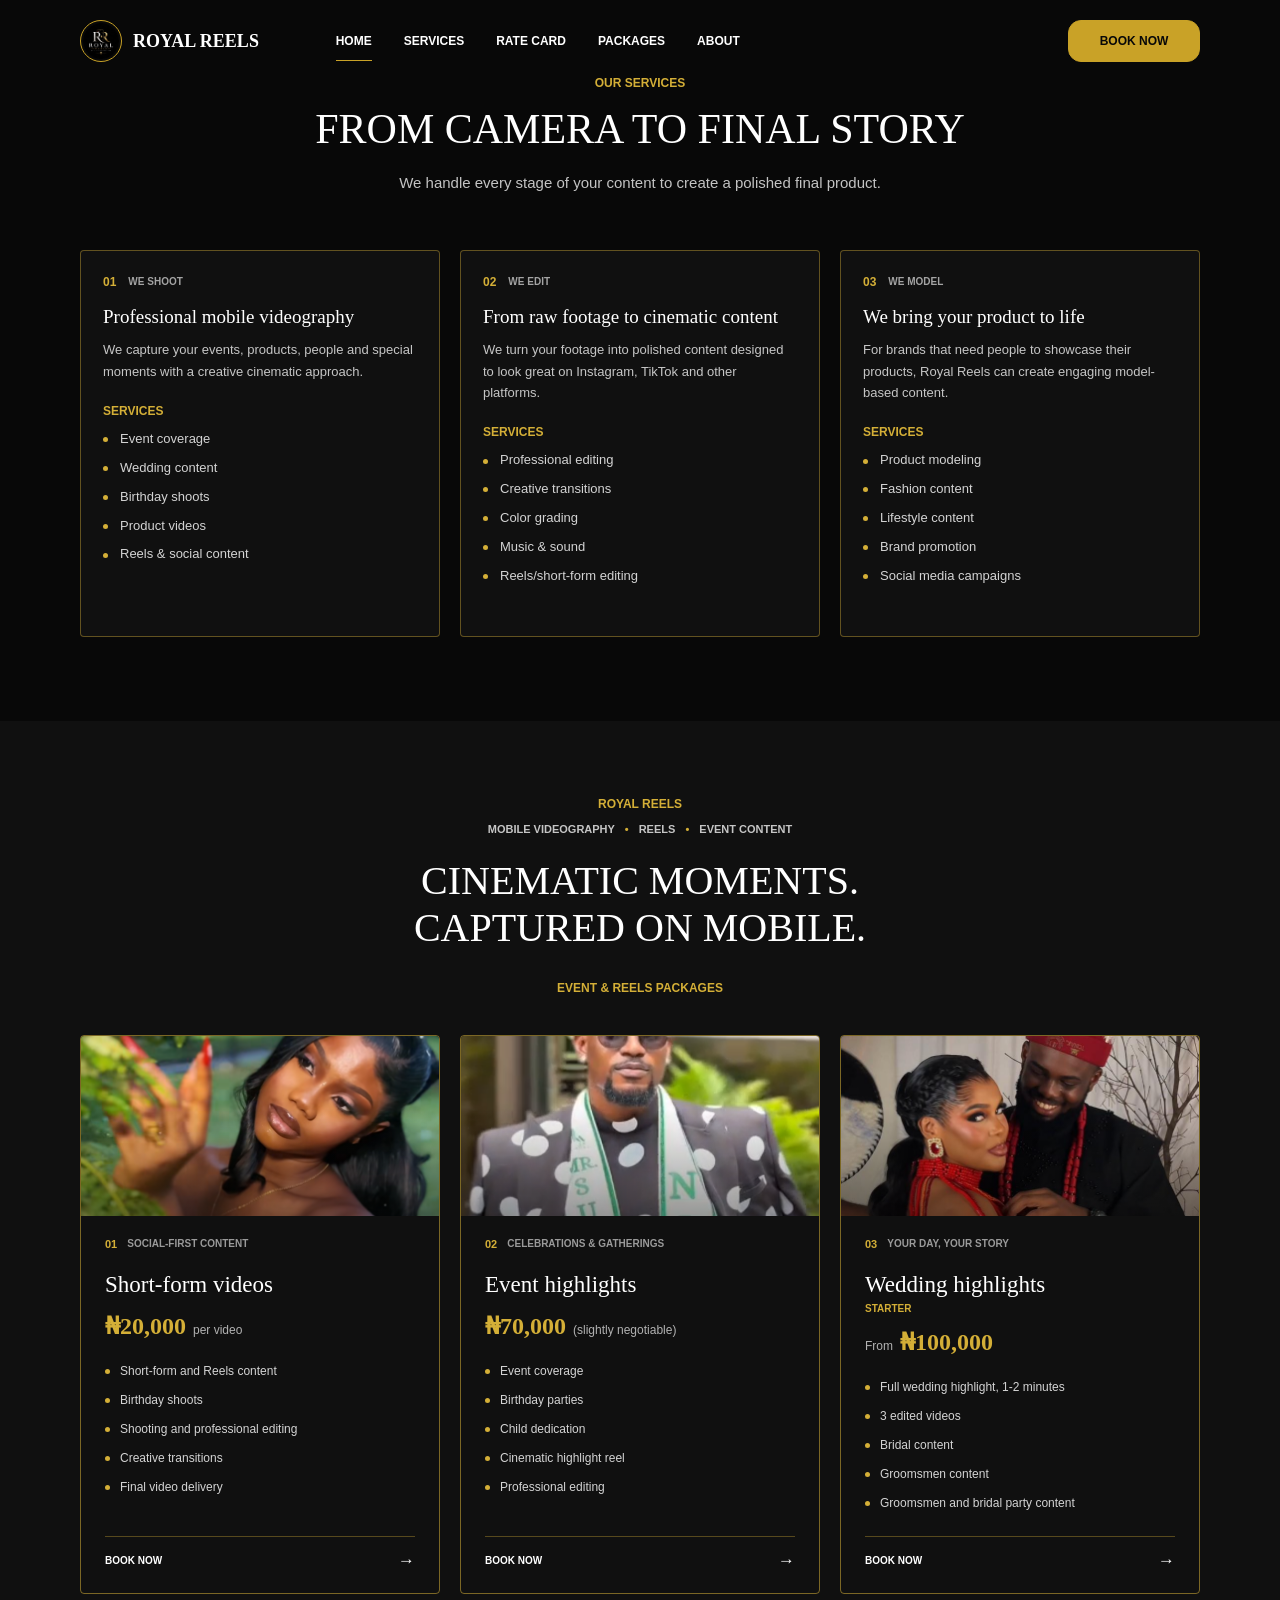
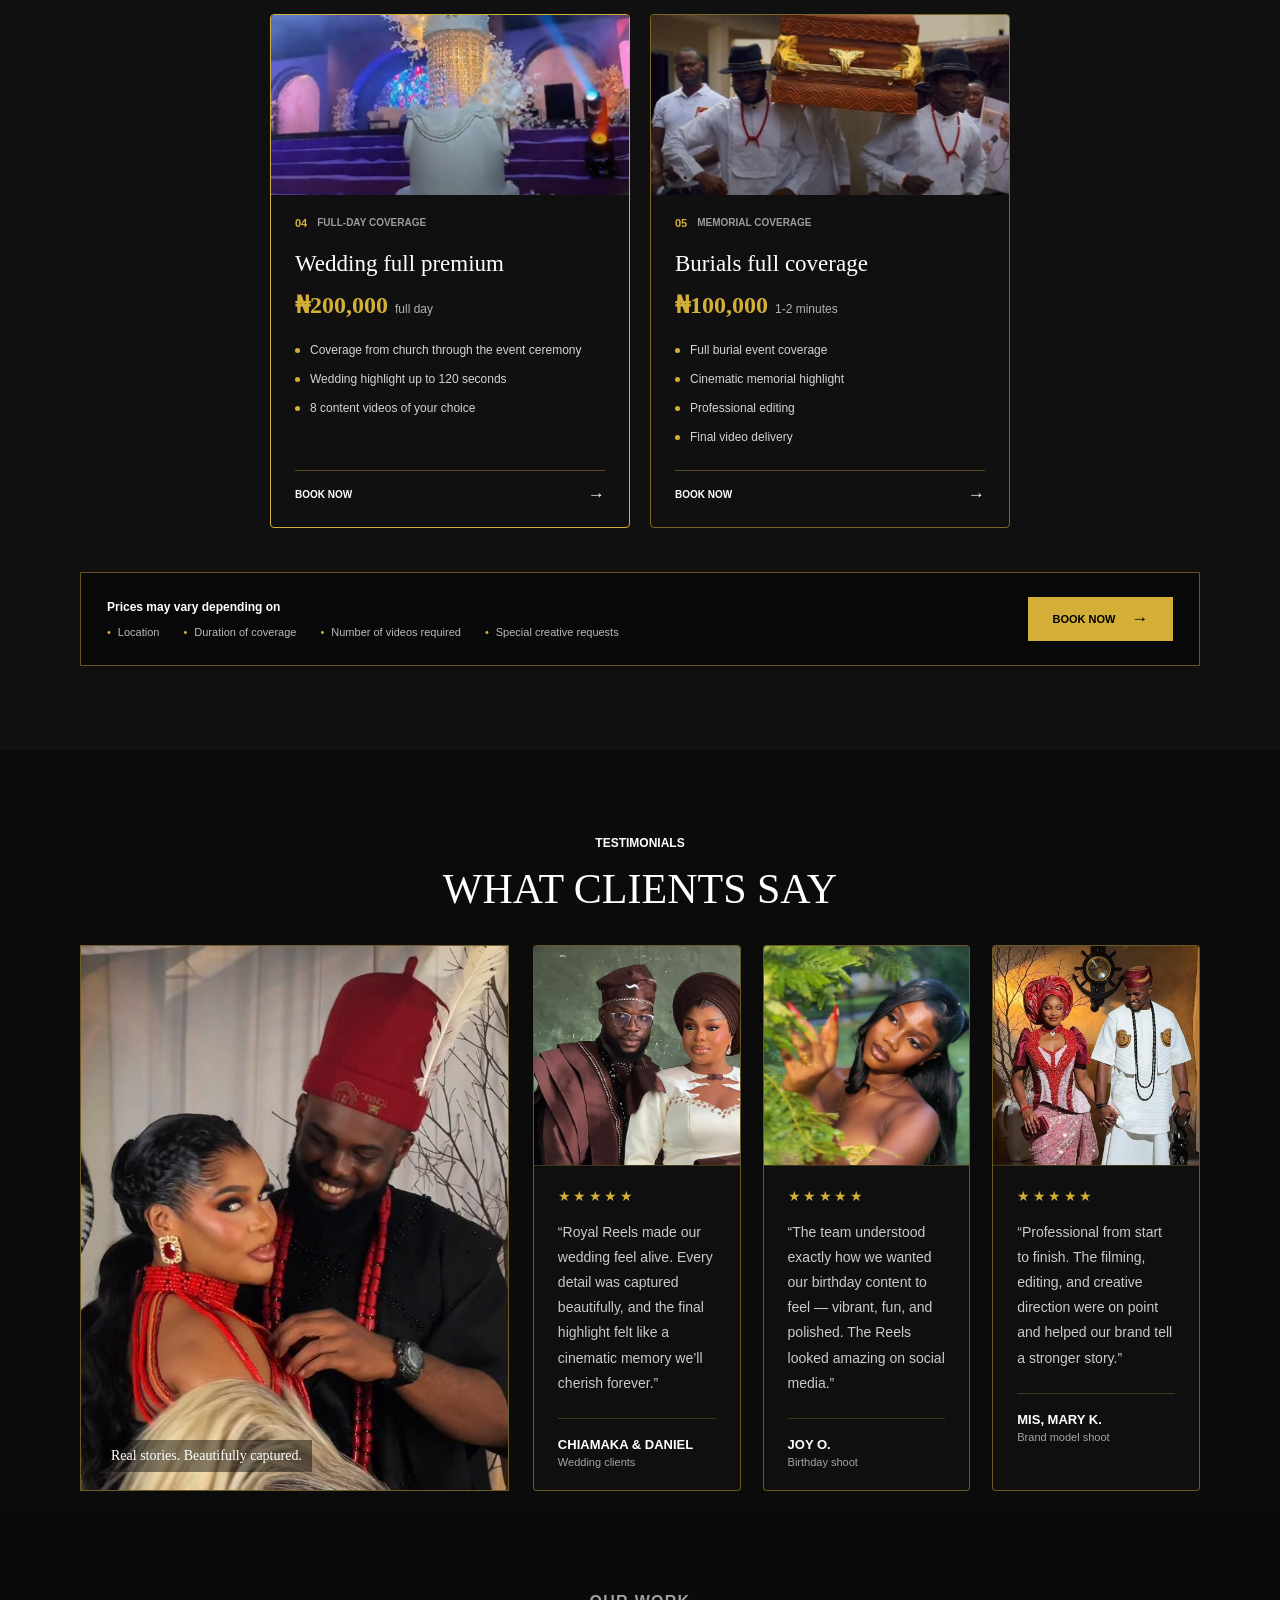
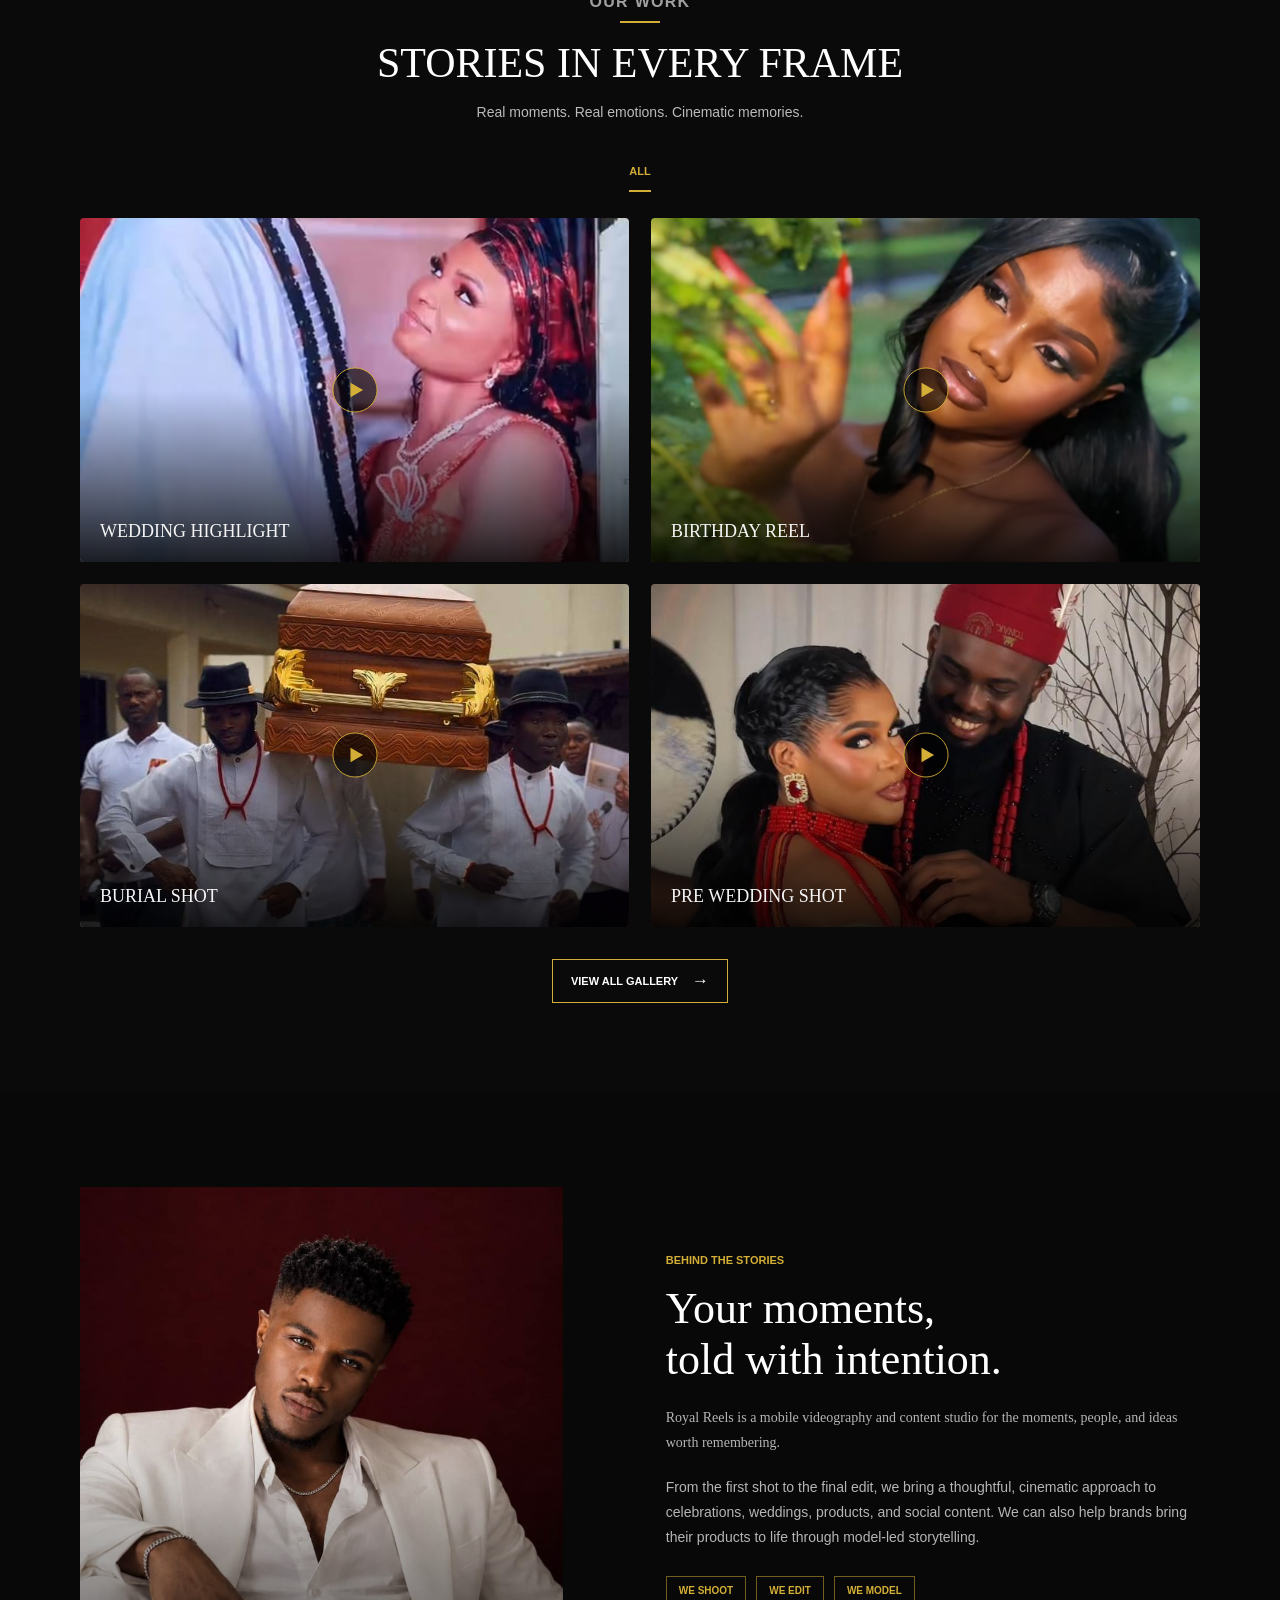
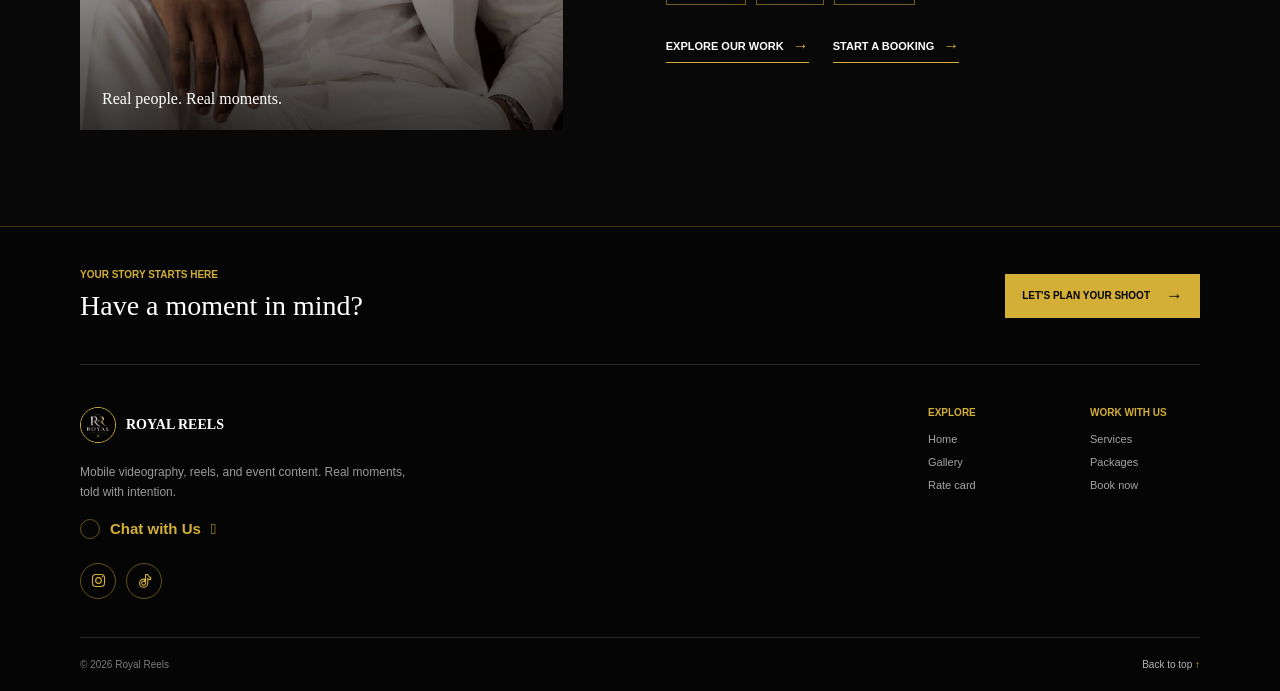
==== index.html @ 1a12eba7 "initial commit" ====
<!DOCTYPE html>
<html lang="en">
<head>
    <meta charset="UTF-8">
    <meta name="viewport" content="width=device-width, initial-scale=1.0">
    <title>Royal Reels</title>
    <link rel="stylesheet" href="index.css">
    <link rel="stylesheet" href="https://cloudflare.com">

</head>
<body>
    <header class="site-header">
        <nav class="navbar" aria-label="Main navigation">
            <a class="brand" href="#home" aria-label="Royal Reels home">
                <img class="brand-mark" src="images/logo.jpeg" alt="">
                <span class="brand-name">ROYAL REELS</span>
            </a>

            <button class="menu-toggle" type="button" aria-expanded="false" aria-controls="primary-navigation" aria-label="Open navigation menu">
                <span></span>
                <span></span>
                <span></span>
            </button>

            <div class="nav-panel" id="primary-navigation">
                <div class="nav-links">
                    <a class="nav-link is-active" href="#home" aria-current="page">HOME</a>
                    <a class="nav-link" href="#services">SERVICES</a>
                    <a class="nav-link" href="rate-card.html">RATE CARD</a>
                    <a class="nav-link" href="#packages">PACKAGES</a>
                    <a class="nav-link" href="#about">ABOUT</a>
                </div>
                <div class="nav-actions">
                    <a class="book-button" href="Book-Now.html">BOOK NOW</a>
                </div>
            </div>
        </nav>
    </header>
    <main id="home">
    <section class="services-section" id="services" aria-labelledby="services-title">
        <div class="services-intro">
            <p class="section-eyebrow">Our services</p>
            <h2 id="services-title">From camera to final story</h2>
            <p>We handle every stage of your content to create a polished final product.</p>
        </div>
        <div class="service-detail-grid">
            <article class="service-detail" id="shoot-details">
                <p class="service-number">01 <span>We shoot</span></p>
                <h3>Professional mobile videography</h3>
                <p>We capture your events, products, people and special moments with a creative cinematic approach.</p>
                <h4>Services</h4>
                <ul>
                    <li>Event coverage</li>
                    <li>Wedding content</li>
                    <li>Birthday shoots</li>
                    <li>Product videos</li>
                    <li>Reels &amp; social content</li>
                </ul>
            </article>
            <article class="service-detail" id="edit-details">
                <p class="service-number">02 <span>We edit</span></p>
                <h3>From raw footage to cinematic content</h3>
                <p>We turn your footage into polished content designed to look great on Instagram, TikTok and other
                    platforms.</p>
                <h4>Services</h4>
                <ul>
                    <li>Professional editing</li>
                    <li>Creative transitions</li>
                    <li>Color grading</li>
                    <li>Music &amp; sound</li>
                    <li>Reels/short-form editing</li>
                </ul>
            </article>
            <article class="service-detail" id="model-details">
                <p class="service-number">03 <span>We model</span></p>
                <h3>We bring your product to life</h3>
                <p>For brands that need people to showcase their products, Royal Reels can create engaging model-based
                    content.</p>
                <h4>Services</h4>
                <ul>
                    <li>Product modeling</li>
                    <li>Fashion content</li>
                    <li>Lifestyle content</li>
                    <li>Brand promotion</li>
                    <li>Social media campaigns</li>
                </ul>
            </article>
        </div>
    </section>
        <section class="packages-section" id="packages" aria-label="Royal Reels packages">
            <div class="packages-intro">
                <p class="packages-eyebrow">Royal Reels</p>
                <p class="packages-specialties">Mobile videography <span aria-hidden="true">•</span> Reels <span aria-hidden="true">•</span> Event content</p>
                <h2 id="packages-title">Cinematic moments.<br>Captured on mobile.</h2>
                <h3>Event &amp; reels packages</h3>
            </div>
            <div class="package-grid">
                <article class="package-card">
                    <div class="package-image-wrap" aria-hidden="true">
                        <img class="package-image" src="images/1.png" alt="" loading="lazy">
                    </div>
                    <p class="package-kicker">01 <span>Social-first content</span></p>
                    <h3>Short-form videos</h3>
                    <p class="package-price"><strong>₦20,000</strong><span>per video</span></p>
                    <ul class="package-includes">
                        <li>Short-form and Reels content</li>
                        <li>Birthday shoots</li>
                        <li>Shooting and professional editing</li>
                        <li>Creative transitions</li>
                        <li>Final video delivery</li>
                    </ul>
                    <a class="package-link" href="Book-Now.html">Book now <span aria-hidden="true">&rarr;</span></a>
                </article>
                <article class="package-card">
                    <div class="package-image-wrap" aria-hidden="true">
                        <img class="package-image" src="images/3.png" alt="" loading="lazy">
                    </div>
                    <p class="package-kicker">02 <span>Celebrations &amp; gatherings</span></p>
                    <h3>Event highlights</h3>
                    <p class="package-price"><strong>₦70,000</strong>(slightly negotiable)</p>
                    <ul class="package-includes">
                        <li>Event coverage</li>
                        <li>Birthday parties</li>
                        <li>Child dedication</li>
                        <li>Cinematic highlight reel</li>
                        <li>Professional editing</li>
                    </ul>
                    <a class="package-link" href="Book-Now.html">Book now <span aria-hidden="true">&rarr;</span></a>
                </article>
                <article class="package-card">
                    <div class="package-image-wrap" aria-hidden="true">
                        <img class="package-image" src="images/white.jpeg" alt="" loading="lazy">
                    </div>
                    <p class="package-kicker">03 <span>Your day, your story</span></p>
                    <h3>Wedding highlights <span class="package-tier">Starter</span></h3>
                    <p class="package-price"><span>From</span><strong>₦100,000</strong></p>
                    <ul class="package-includes">
                        <li>Full wedding highlight, 1-2 minutes</li>
                        <li>3 edited videos</li>
                        <li>Bridal content</li>
                        <li>Groomsmen content</li>
                        <li>Groomsmen and bridal party content</li>
                    </ul>
                    <a class="package-link" href="Book-Now.html">Book now <span aria-hidden="true">&rarr;</span></a>
                </article>
                <article class="package-card package-card-featured">
                    <div class="package-image-wrap" aria-hidden="true">
                        <img class="package-image" src="images/7.jpeg" alt="" loading="lazy">
                    </div>
                    <p class="package-kicker">04 <span>Full-day coverage</span></p>
                    <h3>Wedding full premium</h3>
                    <p class="package-price"><strong>₦200,000</strong><span>full day</span></p>
                    <ul class="package-includes">
                        <li>Coverage from church through the event ceremony</li>
                        <li>Wedding highlight up to 120 seconds</li>
                        <li>8 content videos of your choice</li>
                    </ul>
                    <a class="package-link" href="Book-Now.html">Book now <span aria-hidden="true">&rarr;</span></a>
                </article>
                <article class="package-card">
                    <div class="package-image-wrap" aria-hidden="true">
                        <img class="package-image" src="images/burial.jpeg" alt="" loading="lazy">
                    </div>
                    <p class="package-kicker">05 <span>Memorial coverage</span></p>
                    <h3>Burials full coverage</h3>
                    <p class="package-price"><strong>₦100,000</strong><span>1-2 minutes</span></p>
                    <ul class="package-includes">
                        <li>Full burial event coverage</li>
                        <li>Cinematic memorial highlight</li>
                        <li>Professional editing</li>
                        <li>Final video delivery</li>
                    </ul>
                    <a class="package-link" href="Book-Now.html">Book now <span aria-hidden="true">&rarr;</span></a>
                </article>
            </div>
            <div class="package-footer" id="book-now">
                <div class="package-pricing-note">
                    <h3>Prices may vary depending on</h3>
                    <ul>
                        <li>Location</li>
                        <li>Duration of coverage</li>
                        <li>Number of videos required</li>
                        <li>Special creative requests</li>
                    </ul>
                </div>
                <a class="package-cta" href="Book-Now.html">Book now <span aria-hidden="true">&rarr;</span></a>
            </div>
        </section>
        <section class="testimonials-section" aria-labelledby="testimonials-title">
            <div class="testimonials-intro">
                <p class="section-eyebrow">Testimonials</p>
                <h2 id="testimonials-title">What clients say</h2>
            </div>
            <div class="testimonials-layout">
                <div class="testimonial-visual">
                    <img src="images/white.jpeg" alt="Couple smiling during a Royal Reels shoot" loading="lazy">
                    <span>Real stories. Beautifully captured.</span>
                </div>
                <div class="testimonial-grid">
                    <article class="testimonial-card">
                        <img class="testimonial-image" src="images/wedding.jpeg" alt="Wedding couple smiling during a Royal Reels shoot" loading="lazy">
                        <div class="testimonial-stars" aria-label="Five star review">★★★★★</div>
                        <p>“Royal Reels made our wedding feel alive. Every detail was captured beautifully, and the final highlight felt like a cinematic memory we’ll cherish forever.”</p>
                        <div class="testimonial-author">
                            <strong>Chiamaka &amp; Daniel</strong>
                            <span>Wedding clients</span>
                        </div>
                    </article>
                    <article class="testimonial-card">
                        <img class="testimonial-image" src="images/1.png" alt="Birthday celebration captured by Royal Reels" loading="lazy">
                        <div class="testimonial-stars" aria-label="Five star review">★★★★★</div>
                        <p>“The team understood exactly how we wanted our birthday content to feel — vibrant, fun, and polished. The Reels looked amazing on social media.”</p>
                        <div class="testimonial-author">
                            <strong>Joy O.</strong>
                            <span>Birthday shoot</span>
                        </div>
                    </article>
                    <article class="testimonial-card">
                        <img class="testimonial-image" src="images/models.jpeg" alt="Brand model shoot captured by Royal Reels" loading="lazy">
                        <div class="testimonial-stars" aria-label="Five star review">★★★★★</div>
                        <p>“Professional from start to finish. The filming, editing, and creative direction were on point and helped our brand tell a stronger story.”</p>
                        <div class="testimonial-author">
                            <strong>Mis, Mary K.</strong>
                            <span>Brand model shoot</span>
                        </div>
                    </article>
                </div>
            </div>
        </section>
        <section class="portfolio-section" id="portfolio" aria-labelledby="portfolio-title">
            <div class="portfolio-intro">
                <p class="portfolio-eyebrow">Our work</p>
                <span class="portfolio-rule" aria-hidden="true"></span>
                <h2 id="portfolio-title">Stories in every frame</h2>
                <p>Real moments. Real emotions. Cinematic memories.</p>
            </div>
            <div class="portfolio-filters" role="group" aria-label="Filter portfolio by category">
                <button class="portfolio-filter is-active" type="button" data-filter="all" aria-pressed="true">All</button>
            </div>
            <div class="portfolio-grid" id="portfolio-grid">
                <article class="portfolio-item" data-category="weddings">
                    <button class="portfolio-card" type="button" data-video-title="Wedding highlight"
                        aria-label="Play wedding highlight video">
                        <img src="images/6.jpeg" alt="Wedding celebration" loading="lazy">
                        <video class="portfolio-preview-video" muted loop playsinline preload="none" aria-hidden="true"
                            tabindex="-1">
                            <source src="https://drive.google.com/file/d/19ZaMxyUjtmQF0UctM4qPvpA-SdG40lis/view?usp=drive_link">
                        </video>
                        <span class="portfolio-card-shade" aria-hidden="true"></span>
                        <span class="portfolio-play" aria-hidden="true"></span>
                        <span class="portfolio-card-title">Wedding highlight</span>
                    </button>
                </article>
                <article class="portfolio-item" data-category="birthdays">
                    <button class="portfolio-card" type="button" data-video-title="Birthday reel"
                        data-video="https://drive.google.com/file/d/19VwR9H8McumgivUSMuVGAGA70efl-5xA/view?usp=drive_link"
                        aria-label="Play birthday reel video">
                        <img src="images/1.png" alt="Birthday celebration with colorful decorations" loading="lazy">
                        <span class="portfolio-card-shade" aria-hidden="true"></span>
                        <span class="portfolio-play" aria-hidden="true"></span>
                        <span class="portfolio-card-title">Birthday reel</span>
                    </button>
                </article>
                <article class="portfolio-item" data-category="events">
                    <button class="portfolio-card" type="button" data-video-title="Event highlight"
                        aria-label="Play event highlight video">
                        <img src="images/burial.jpeg" alt="Live event with a cheering crowd" loading="lazy">
                        <video class="portfolio-preview-video" muted loop playsinline preload="none" aria-hidden="true"
                            tabindex="-1">
                            <source src="https://drive.google.com/file/d/146FtWYODHOrDOYXN_CGc87ZMsY97e-Uh/view?usp=drive_link" type="video/mp4">
                        </video>
                        <span class="portfolio-card-shade" aria-hidden="true"></span>
                        <span class="portfolio-play" aria-hidden="true"></span>
                        <span class="portfolio-card-title">Burial Shot</span>
                    </button>
                </article>
                <article class="portfolio-item" data-category="reels">
                    <button class="portfolio-card" type="button" data-video-title="Reels content"
                        aria-label="Play reels content video">
                        <img src="images/white.jpeg" alt="Creator filming a short-form video" loading="lazy">
                        <video class="portfolio-preview-video" muted loop playsinline preload="none" aria-hidden="true"
                            tabindex="-1">
                            <source src="https://drive.google.com/file/d/1hmmSRcDC2mmzafMD2tDWsEnIM0lKYoMf/view?usp=drive_link">
                        </video>
                        <span class="portfolio-card-shade" aria-hidden="true"></span>
                        <span class="portfolio-play" aria-hidden="true"></span>
                        <span class="portfolio-card-title">PRE wedding Shot</span>
                    </button>
                </article>
            </div>
            <a class="portfolio-view-all" href="gallery.html">View all Gallery <span
                    aria-hidden="true">&rarr;</span></a>
        </section>
        <dialog class="portfolio-dialog" aria-labelledby="portfolio-video-title">
            <header class="portfolio-dialog-header">
                <h2 id="portfolio-video-title">Portfolio preview</h2>
                <button class="portfolio-dialog-close" type="button" aria-label="Close video"
                    title="Close video">&times;</button>
            </header>
            <video class="portfolio-dialog-video" playsinline preload="metadata">
                Your browser does not support this video format.
            </video>
            <iframe class="portfolio-dialog-embed" title="Google Drive video preview"
                allow="autoplay; encrypted-media; fullscreen; picture-in-picture" allowfullscreen hidden></iframe>
            <div class="portfolio-controls" role="group" aria-label="Video controls">
                <button class="portfolio-play-toggle" type="button" aria-label="Play video" title="Play video">
                    <span aria-hidden="true">&#9654;</span>
                </button>
                <div class="portfolio-timeline">
                    <span class="portfolio-time-current">0:00</span>
                    <input class="portfolio-progress" type="range" min="0" max="100" value="0" step="0.1"
                        aria-label="Video progress">
                    <span class="portfolio-time-duration">0:00</span>
                </div>
            </div>
        </dialog>
        <section class="about-section" id="about" aria-labelledby="about-title">
            <div class="about-visual">
                <img src="images/pk.jpeg" alt="A live moment captured by Royal Reels" loading="lazy">
                <span class="about-image-caption">Real people. Real moments.</span>
            </div>
            <div class="about-copy">
                <p class="about-eyebrow">Behind the stories</p>
                <h2 id="about-title">Your moments,<br>told with intention.</h2>
                <p class="about-lead">Royal Reels is a mobile videography and content studio for the moments, people, and ideas worth remembering.</p>
                <p>From the first shot to the final edit, we bring a thoughtful, cinematic approach to celebrations, weddings, products, and social content. We can also help brands bring their products to life through model-led storytelling.</p>
                <div class="about-pillars" role="group" aria-label="Our approach">
                    <span>We shoot</span>
                    <span>We edit</span>
                    <span>We model</span>
                </div>
                <div class="about-actions">
                    <a href="gallery.html">Explore our work <span aria-hidden="true">&rarr;</span></a>
                    <a href="Book-Now.html">Start a booking <span aria-hidden="true">&rarr;</span></a>
                </div>
            </div>
        </section>
    </main>
    <nav class="mobile-bottom-nav" aria-label="Mobile navigation">
        <div class="mobile-bottom-nav-inner">
            <a class="mobile-bottom-nav-item is-active" href="#home" data-section="home" aria-current="location">
                <svg viewBox="0 0 24 24" aria-hidden="true" focusable="false">
                    <path d="M3 10.5 12 3l9 7.5M5 9.5V21h14V9.5M9 21v-6h6v6" />
                </svg>
                <span>Home</span>
            </a>
            <a class="mobile-bottom-nav-item" href="rate-card.html">
                <svg viewBox="0 0 24 24" aria-hidden="true" focusable="false">
                    <path d="M5 4h14v16H5zM8 8h8M8 12h8M8 16h4" />
                </svg>
                <span>Rates</span>
            </a>
            <a class="mobile-book-button" href="Book-Now.html" aria-label="Book a shoot" title="Book a shoot">
                <span class="mobile-book-icon" aria-hidden="true">+</span>
                <span>Book</span>
            </a>
            <a class="mobile-bottom-nav-item" href="gallery.html">
                <svg viewBox="0 0 24 24" aria-hidden="true" focusable="false">
                    <rect x="3" y="4" width="18" height="16" rx="2" />
                    <circle cx="8" cy="9" r="1.2" />
                    <path d="m3 17 5-5 4 4 3-3 6 5" />
                </svg>
                <span>Gallery</span>
            </a>
            <a class="mobile-bottom-nav-item" href="https://wa.me/2347016181691" target="_blank" rel="noopener noreferrer" aria-label="Messages">
                <svg viewBox="0 0 24 24" aria-hidden="true" focusable="false">
                    <path d="M5 18.5V6.8A2.8 2.8 0 0 1 7.8 4h8.4A2.8 2.8 0 0 1 19 6.8v7.4a2.8 2.8 0 0 1-2.8 2.8H9l-4 3v-3.7Z" />
                    <path d="M8 9h8M8 12h5" />
                </svg>
                <span>Messages</span>
            </a>
        </div>
    </nav>
    <footer class="site-footer">
        <div class="footer-cta">
            <div>
                <p class="footer-eyebrow">Your story starts here</p>
                <h2>Have a moment in mind?</h2>
            </div>
            <a class="footer-book" href="Book-Now.html">Let's plan your shoot <span aria-hidden="true">&rarr;</span></a>
        </div>
        <div class="footer-main">
            <div class="footer-brand-block">
                <a class="footer-brand" href="#home" aria-label="Royal Reels home">
                    <img src="images/logo.jpeg" alt="" width="42" height="42">
                    <span>ROYAL REELS</span>
                </a>
                <p>Mobile videography, reels, and event content. Real moments, told with intention.</p>
                <a class="footer-contact" href="https://wa.me/2347016181691" target="_blank" rel="noopener noreferrer" aria-label="Chat with us on WhatsApp">
                    <svg viewBox="0 0 24 24" aria-hidden="true" focusable="false">
                        <path d="M20.5 3.5A11.7 11.7 0 0 0 3.1 16.8L2 22l5.3-1.4A11.7 11.7 0 1 0 20.5 3.5Zm-7.8 17.2c-1.8 0-3.5-.5-5-1.4l-.4-.2-3.1.8 1-3.1-.3-.5a9.7 9.7 0 1 1 17 0 9.7 9.7 0 0 1-9.2 5.4Zm5.3-7.2c-.3-.2-1.7-.8-2-.9-.3-.1-.5-.2-.7.2-.2.3-.8.9-.9 1.1-.2.2-.3.2-.6.1a8.1 8.1 0 0 1-2.4-1.5c-.9-.8-1.5-1.8-1.7-2.1-.2-.3 0-.5.2-.7l.3-.3c.1-.1.2-.3.3-.5.1-.2 0-.4 0-.5l-.1-.4c-.1-.3-.7-1.7-.9-2.3-.2-.5-.4-.4-.7-.4h-.6c-.2 0-.5.1-.7.4-.3.3-1 1-1 2.4s1.1 2.8 1.3 3c.2.2 2.1 3.3 5.1 4.6.7.3 1.2.5 1.7.6.8.2 1.5.2 2.1.1.6-.1 1.7-.7 2-1.3.3-.7.3-1.2.2-1.3-.1-.1-.3-.2-.6-.4Z"></path>
                    </svg>
                    <span>Chat with Us</span>
                    <span aria-hidden="true">&#xf232;</span>
                </a>
                <div class="footer-socials" role="group" aria-label="Social media">
                    <a href="https://www.instagram.com/officialroyal_reels?stkn=MTJ2NTk3cTl4YmVkdA%3D%3D&utm_source=qr" target="_blank" rel="noopener noreferrer" aria-label="Instagram">
                        <svg viewBox="0 0 24 24" aria-hidden="true" focusable="false">
                            <rect x="3.5" y="3.5" width="17" height="17" rx="5"></rect>
                            <circle cx="12" cy="12" r="4"></circle>
                            <circle class="footer-social-dot" cx="17.6" cy="6.7" r="1"></circle>
                        </svg>
                    </a>
                    <a href="https://www.tiktok.com/@the_mobilevideographer?_r=1&_t=ZS-9AAEpBnpHGO" target="_blank" rel="noopener noreferrer" aria-label="TikTok">
                        <svg viewBox="0 0 24 24" aria-hidden="true" focusable="false">
                            <path d="M16.6 3.5c.4 2.4 1.8 3.8 4.1 4v3.2a9 9 0 0 1-4.1-1.3v6.4a5.8 5.8 0 1 1-5.8-5.8c.4 0 .8 0 1.2.1v3.3a2.7 2.7 0 1 0 1.5 2.4V3.5h3.1Z"></path>
                        </svg>
                    </a>
                </div>
            </div>
            <nav class="footer-nav" aria-label="Footer navigation">
                <div class="footer-nav-group">
                    <h3>Explore</h3>
                    <a href="#home">Home</a>
                    <a href="gallery.html">Gallery</a>
                    <a href="rate-card.html">Rate card</a>
                </div>
                <div class="footer-nav-group">
                    <h3>Work with us</h3>
                    <a href="#services">Services</a>
                    <a href="#packages">Packages</a>
                    <a href="Book-Now.html">Book now</a>
                </div>
            </nav>
        </div>
        <div class="footer-bottom">
            <span>&copy; 2026 Royal Reels</span>
            <a href="#home">Back to top <span aria-hidden="true">&uarr;</span></a>
        </div>
    </footer>
    <script src="index.js"></script>
</body>
</html>
---- index.css ----
:root {
	color-scheme: light;
	--ink: #25231f;
	--muted: #77736c;
	--paper: #fbfaf7;
	--line: #e9e5dc;
	--wine: #762f38;
	--wine-dark: #60232d;
	--gold: #b99554;
	--nav-gold: #C9A227;
}

* {
	box-sizing: border-box;
}

body {
	margin: 0;
	color: var(--ink);
	background: var(--paper);
	font-family: "Trebuchet MS", "Segoe UI", sans-serif;
}

a {
	color: inherit;
	text-decoration: none;
}

.site-header {
	position: fixed;
	top: 0;
	z-index: 10;
	width: 100%;
	margin-bottom: -82px;
	border-bottom: 1px solid transparent;
	background: transparent;
	transition: background-color 220ms ease, border-color 220ms ease, backdrop-filter 220ms ease;
}

.site-header.is-scrolled {
	border-bottom-color: rgb(255 255 255 / 8%);
	background: rgb(8 8 8 / 92%);
	backdrop-filter: blur(8px);
	-webkit-backdrop-filter: blur(8px);
}

.navbar {
	display: flex;
	align-items: center;
	justify-content: space-between;
	max-width: 1440px;
	min-height: 82px;
	margin: 0 auto;
	padding: 0 6.25%;
}

.brand {
	display: inline-flex;
	align-items: center;
	gap: 11px;
	flex: 0 0 auto;
}

.brand-mark {
	display: block;
	flex: 0 0 42px;
	width: 42px;
	height: 42px;
	padding: 2px;
	border: 1px solid var(--nav-gold);
	border-radius: 50%;
	background: #080808;
	object-fit: contain;
}

.brand-name {
	font-family: Georgia, "Times New Roman", serif;
	font-size: 18px;
	font-weight: 700;
	letter-spacing: 0;
	color: #fff;
}

.nav-panel,
.nav-links,
.nav-actions {
	display: flex;
	align-items: center;
}

.nav-panel {
	flex: 1;
	justify-content: space-between;
	margin-left: auto;
	padding-left: clamp(32px, 6vw, 88px);
}

.nav-links {
	gap: clamp(18px, 2.5vw, 36px);
}

.nav-link {
	color: #fff;
	font-size: 12px;
	font-weight: 600;
	white-space: nowrap;
	transition: color 160ms ease;
}

.nav-link {
	position: relative;
	display: inline-flex;
	align-items: center;
	min-height: 82px;
}

.nav-link::after {
	position: absolute;
	right: 0;
	bottom: 22px;
	left: 0;
	height: 0.5px;
	background: var(--nav-gold);
	content: "";
	transform: scaleX(0);
	transform-origin: left;
	transition: transform 180ms ease;
}

.nav-link:hover,
.nav-link:focus-visible {
	color: var(--nav-gold);
}

.nav-link:hover::after,
.nav-link:focus-visible::after {
	transform: scaleX(1);
}

.nav-link.is-active {
	color: #fff;
}

.nav-link.is-active::after {
	transform: scaleX(1);
}

.book-button {
	display: inline-flex;
	align-items: center;
	justify-content: center;
	min-width: 132px;
	min-height: 42px;
	padding: 0 17px;
	border-radius: 13px;
	border: 1px solid var(--nav-gold);
	color: #080808;
	background: var(--nav-gold);
	font-size: 12px;
	font-weight: 700;
	white-space: nowrap;
	transition: background-color 160ms ease, color 160ms ease, transform 160ms ease;
}

.book-button:hover,
.book-button:focus-visible {
	transform: translateY(-1px);
	color: var(--nav-gold);
	background: transparent;
}

.menu-toggle {
	display: none;
}

.mobile-bottom-nav {
	display: none;
}

.hero {
	position: relative;
	display: flex;
	align-items: center;
	height: 100vh;
	height: 100svh;
	overflow: hidden;
	color: #fff;
	background: #241b1b;
	isolation: isolate;
}

.hero-video,
.hero-shade {
	position: absolute;
	z-index: -1;
	inset: 0;
	width: 100%;
	height: 100%;
}

.hero-video {
	object-fit: cover;
	object-position: center 48%;
	background: url("images/pk.jpeg") center / cover no-repeat;
	transform: scale(1.04);
	animation: hero-video-drift 32s ease-in-out infinite alternate;
}

.hero-shade {
	background: rgb(0 0 0 / 55%);
}

.hero-shade::after {
	position: absolute;
	right: 0;
	bottom: 0;
	left: 0;
	height: 30%;
	background: linear-gradient(0deg, rgb(0 0 0 / 32%), transparent);
	backdrop-filter: blur(3px);
	-webkit-backdrop-filter: blur(3px);
	content: "";
	mask-image: linear-gradient(to bottom, transparent, #000 70%);
}

@keyframes hero-video-drift {
	from {
		transform: scale(1.04);
	}
	to {
		transform: scale(1.1);
	}
}

.hero-content {
	width: min(100%, 1000px);
	margin: 0 auto;
	padding: 140px 32px 80px;
	text-align: center;
}

.hero-eyebrow {
	display: flex;
	align-items: center;
	justify-content: center;
	gap: 12px;
	margin: 0 0 25px;
	color: var(--nav-gold);
	font-size: 12px;
	font-weight: 700;
	text-transform: uppercase;
}

.hero-eyebrow span {
	font-size: 10px;
}

.hero h1 {
	margin: 0;
	font-family: Georgia, "Times New Roman", serif;
	font-size: 68px;
	font-weight: 400;
	line-height: 1.12;
	text-transform: uppercase;
}

.hero-description {
	max-width: 540px;
	margin: 24px auto 32px;
	color: rgb(255 255 255 / 82%);
	font-size: 16px;
	line-height: 1.65;
}

.hero-actions {
	display: flex;
	align-items: center;
	justify-content: center;
	flex-wrap: wrap;
	gap: 18px;
}

.hero-primary {
	display: inline-flex;
	align-items: center;
	justify-content: center;
	min-width: 178px;
	min-height: 49px;
	padding: 0 18px;
	border-radius: 3px;
	color: #fff;
	background: black;
	font-size: 14px;
	font-weight: 700;
	transition: background-color 160ms ease, transform 160ms ease;
}

.hero-primary:hover{
	transform: translateY(-1px);
	background: rgb(157, 134, 5);
}

.hero-secondary {
	display: inline-flex;
	align-items: center;
	justify-content: center;
	min-width: 178px;
	min-height: 49px;
	padding: 0 18px;
	border: 1px solid rgb(255 255 255 / 65%);
	border-radius: 3px;
	color: #fff;
	font-size: 14px;
	font-weight: 600;
	transition: border-color 160ms ease, color 160ms ease, background-color 160ms ease;
}

.hero-secondary:hover,
.hero-secondary:focus-visible {
	border-color: var(--nav-gold);
	color: var(--nav-gold);
	background: rgb(0 0 0 / 25%);
}

.video-credit {
	margin: 44px 0 0;
	color: rgb(255 255 255 / 67%);
	font-size: 11px;
}

.video-credit a {
	text-decoration: underline;
	text-underline-offset: 2px;
}

.video-credit a:hover,
.video-credit a:focus-visible {
	color: #fff;
}

.hero-index {
	position: absolute;
	right: 6.25%;
	bottom: 34px;
	display: flex;
	align-items: center;
	gap: 12px;
	color: rgb(255 255 255 / 78%);
	font-family: Georgia, "Times New Roman", serif;
	font-size: 12px;
}

.hero-index span {
	width: 38px;
	height: 1px;
	background: var(--nav-gold);
}

.portfolio-section {
	padding: 88px max(6.25%, calc((100% - 1160px) / 2)) 92px;
	color: #fff;
	background: #000;
	scroll-margin-top: 82px;
}

.portfolio-intro {
	text-align: center;
}

.portfolio-eyebrow {
	margin: 0;
	color: #fff;
	font-size: 12px;
	font-weight: 700;
	text-transform: uppercase;
}

.portfolio-rule {
	display: block;
	width: 42px;
	height: 2px;
	margin: 13px auto 23px;
	background: #D4AF37;
}

.portfolio-intro h2 {
	margin: 0;
	color: #fff;
	font-family: Georgia, "Times New Roman", serif;
	font-size: 42px;
	font-weight: 400;
	text-transform: uppercase;
}

.portfolio-intro > p:last-child {
	margin: 14px 0 0;
	color: rgb(255 255 255 / 72%);
	font-size: 14px;
	line-height: 1.6;
}

.portfolio-filters {
	display: flex;
	justify-content: center;
	flex-wrap: wrap;
	gap: 30px;
	margin: 36px 0 28px;
}

.portfolio-filter {
	position: relative;
	min-height: 35px;
	padding: 0 0 8px;
	border: 0;
	color: rgb(255 255 255 / 68%);
	background: transparent;
	font: inherit;
	font-size: 11px;
	font-weight: 700;
	text-transform: uppercase;
	cursor: pointer;
	transition: color 180ms ease;
}

.portfolio-filter::after {
	position: absolute;
	right: 0;
	bottom: 0;
	left: 0;
	height: 2px;
	background: #D4AF37;
	content: "";
	transform: scaleX(0);
	transform-origin: left;
	transition: transform 180ms ease;
}

.portfolio-filter:hover,
.portfolio-filter:focus-visible,
.portfolio-filter.is-active {
	color: #D4AF37;
}

.portfolio-filter:hover::after,
.portfolio-filter:focus-visible::after,
.portfolio-filter.is-active::after {
	transform: scaleX(1);
}

.portfolio-grid {
	display: grid;
	grid-template-columns: repeat(2, minmax(0, 1fr));
	gap: 22px;
}

.portfolio-item {
	min-width: 0;
}

.portfolio-item[hidden] {
	display: none;
}

.portfolio-card {
	position: relative;
	display: block;
	width: 100%;
	padding: 0;
	border: 0;
	aspect-ratio: 16 / 10;
	overflow: hidden;
	color: #fff;
	background: #181818;
	font: inherit;
	text-align: left;
	cursor: pointer;
}

.portfolio-card img,
.portfolio-preview-video,
.portfolio-card-shade {
	position: absolute;
	inset: 0;
	width: 100%;
	height: 100%;
}

.portfolio-card img {
	object-fit: cover;
	transition: opacity 250ms ease, transform 400ms ease;
}

.portfolio-preview-video {
	object-fit: cover;
	opacity: 0;
	transition: opacity 250ms ease;
}

.portfolio-card.is-playing img {
	opacity: 0;
}

.portfolio-card.is-playing .portfolio-preview-video {
	opacity: 1;
}

.portfolio-card-shade {
	background: linear-gradient(0deg, rgb(0 0 0 / 72%), transparent 58%);
	transition: background-color 250ms ease;
}

.portfolio-play {
	position: absolute;
	top: 50%;
	left: 50%;
	display: grid;
	place-items: center;
	width: 52px;
	height: 52px;
	border: 1px solid rgb(212 175 55 / 84%);
	border-radius: 50%;
	background: rgb(0 0 0 / 35%);
	transform: translate(-50%, -50%);
	transition: color 250ms ease, background-color 250ms ease, border-color 250ms ease, transform 250ms ease;
}

.portfolio-play::before {
	width: 0;
	height: 0;
	margin-left: 4px;
	border-top: 7px solid transparent;
	border-bottom: 7px solid transparent;
	border-left: 10px solid #D4AF37;
	content: "";
}

.portfolio-card-title {
	position: absolute;
	right: 24px;
	bottom: 21px;
	left: 24px;
	color: #fff;
	font-family: Georgia, "Times New Roman", serif;
	font-size: 18px;
	text-transform: uppercase;
}

.portfolio-card:hover img,
.portfolio-card:focus-visible img {
	transform: scale(1.05);
}

.portfolio-card:hover .portfolio-card-shade,
.portfolio-card:focus-visible .portfolio-card-shade {
	background-color: rgb(0 0 0 / 25%);
}

.portfolio-card:hover .portfolio-play,
.portfolio-card:focus-visible .portfolio-play {
	border-color: #D4AF37;
	background: #D4AF37;
	transform: translate(-50%, -50%) scale(1.08);
}

.portfolio-card:hover .portfolio-play::before,
.portfolio-card:focus-visible .portfolio-play::before {
	border-left-color: #000;
}

.portfolio-view-all {
	display: flex;
	align-items: center;
	justify-content: center;
	gap: 14px;
	min-width: 176px;
	min-height: 44px;
	margin: 34px auto 0;
	padding: 0 18px;
	border: 1px solid #D4AF37;
	color: #fff;
	background: transparent;
	font: inherit;
	font-size: 11px;
	font-weight: 700;
	text-transform: uppercase;
	cursor: pointer;
	transition: color 180ms ease, background-color 180ms ease;
}

.portfolio-view-all:hover,
.portfolio-view-all:focus-visible {
	color: #000;
	background: #D4AF37;
}

.portfolio-view-all span {
	font-size: 17px;
}

@media (max-width: 600px) {
	.portfolio-section {
		padding: 64px 5% 68px;
	}

	.portfolio-filters {
		gap: 14px;
		margin: 28px 0 22px;
	}

	.portfolio-grid {
		grid-template-columns: 1fr;
		gap: 16px;
		max-width: 520px;
		margin: 0 auto;
	}
}

.portfolio-dialog {
	position: fixed;
	inset: 0;
	width: 100vw;
	height: 100vh;
	height: 100dvh;
	max-width: none;
	max-height: none;
	margin: 0;
	padding: 0;
	border: 0;
	color: #fff;
	background: #000;
}

.portfolio-dialog:not([open]) {
	display: none;
}

.portfolio-dialog[open] {
	display: flex;
	flex-direction: column;
}

.portfolio-dialog::backdrop {
	background: #000;
}

.portfolio-dialog-header {
	display: flex;
	align-items: center;
	justify-content: space-between;
	gap: 16px;
	min-height: 64px;
	padding: 0 28px;
	border-bottom: 1px solid rgb(212 175 55 / 30%);
}

.portfolio-dialog-header h2 {
	margin: 0;
	color: #D4AF37;
	font-family: Georgia, "Times New Roman", serif;
	font-size: 17px;
	font-weight: 400;
}

.portfolio-dialog-close {
	width: 40px;
	height: 40px;
	border: 1px solid rgb(212 175 55 / 70%);
	color: #fff;
	background: transparent;
	font: inherit;
	font-size: 24px;
	line-height: 1;
	cursor: pointer;
}

.portfolio-dialog-close:hover,
.portfolio-dialog-close:focus-visible {
	color: #000;
	background: #D4AF37;
}

.portfolio-dialog-video {
	flex: 1;
	width: 100%;
	height: 100%;
	min-height: 0;
	object-fit: contain;
	background: #000;
}

.portfolio-dialog-embed {
	flex: 1;
	width: 100%;
	height: 100%;
	min-height: 0;
	border: 0;
	background: #000;
}

.portfolio-dialog-embed[hidden] {
	display: none;
}

.portfolio-controls {
	display: grid;
	grid-template-columns: auto minmax(120px, 1fr) auto minmax(90px, 140px) auto;
	align-items: center;
	gap: 18px;
	min-height: 78px;
	padding: 12px 28px;
	border-top: 1px solid rgb(212 175 55 / 30%);
}

.portfolio-play-toggle {
	display: inline-flex;
	align-items: center;
	justify-content: center;
	min-height: 38px;
	padding: 0 12px;
	border: 1px solid transparent;
	color: #fff;
	background: transparent;
	font: inherit;
	font-size: 12px;
	cursor: pointer;
	transition: color 160ms ease, border-color 160ms ease, background-color 160ms ease;
}

.portfolio-play-toggle {
	width: 42px;
	padding: 0;
	color: #D4AF37;
	font-size: 17px;
}

.portfolio-play-toggle:hover,
.portfolio-play-toggle:focus-visible {
	border-color: #D4AF37;
	color: #D4AF37;
}

.portfolio-timeline {
	display: grid;
	grid-template-columns: auto minmax(40px, 1fr) auto;
	align-items: center;
	gap: 10px;
	color: rgb(255 255 255 / 72%);
	font-size: 11px;
	font-variant-numeric: tabular-nums;
}

.portfolio-progress {
	width: 100%;
	margin: 0;
	accent-color: #D4AF37;
	cursor: pointer;
}

.portfolio-progress {
	height: 4px;
	border-radius: 10px;
	appearance: none;
	background: linear-gradient(to right, #D4AF37 var(--progress, 0%), rgb(255 255 255 / 24%) var(--progress, 0%));
}

.portfolio-progress::-webkit-slider-thumb {
	width: 12px;
	height: 12px;
	border: 0;
	border-radius: 50%;
	appearance: none;
	background: #D4AF37;
}

.portfolio-progress::-moz-range-thumb {
	width: 12px;
	height: 12px;
	border: 0;
	border-radius: 50%;
	background: #D4AF37;
}

@media (max-width: 600px) {
	.portfolio-dialog-header {
		min-height: 58px;
		padding: 0 16px;
	}

	.portfolio-controls {
		grid-template-columns: auto minmax(80px, 1fr) auto auto;
		gap: 8px;
		padding: 10px 12px 14px;
	}

}

.services-section {
	--service-gold: #D4AF37;
	padding: 76px max(6.25%, calc((100% - 1240px) / 2)) 84px;
	color: #FFFFFF;
	background: #080808;
	scroll-margin-top: 82px;
}

.services-intro {
	max-width: 720px;
	margin: 0 auto 40px;
	text-align: center;
}

.section-eyebrow {
	margin: 0 0 15px;
	color: var(--service-gold);
	font-size: 12px;
	font-weight: 700;
	text-transform: uppercase;
}

.services-intro h2 {
	margin: 0;
	color: #FFFFFF;
	font-family: Georgia, "Times New Roman", serif;
	font-size: 42px;
	font-weight: 400;
	text-transform: uppercase;
}

.services-intro > p:last-child {
	max-width: 610px;
	margin: 17px auto 0;
	color: rgb(255 255 255 / 76%);
	font-size: 15px;
	line-height: 1.7;
}

.service-grid {
	display: grid;
	grid-template-columns: repeat(3, minmax(0, 1fr));
	gap: 20px;
	max-width: 1240px;
	margin: 0 auto;
	scroll-margin-top: 100px;
}

.service-card {
	display: flex;
	flex-direction: column;
	min-width: 0;
	border: 1px solid var(--service-gold);
	border-radius: 4px;
	background: transparent;
	box-shadow: 0 12px 32px rgb(0 0 0 / 20%);
	overflow: hidden;
	transition: transform 0.4s ease, box-shadow 0.4s ease;
}

.service-card:hover,
.service-card:focus-within {
	transform: translateY(-5px);
	box-shadow: 0 18px 38px rgb(212 175 55 / 12%);
}

.service-artwork {
	position: relative;
	display: block;
	height: 250px;
	overflow: hidden;
	color: #fff;
	background: #181818;
}

.service-artwork-image,
.service-artwork-shade {
	position: absolute;
	inset: 0;
	width: 100%;
	height: 100%;
}

.service-artwork-image {
	object-fit: cover;
	transition: transform 0.4s ease;
}

.service-artwork-shade {
	background: linear-gradient(0deg, rgb(0 0 0 / 68%), rgb(0 0 0 / 4%) 75%);
	transition: background-color 0.4s ease;
}

.service-process-icon {
	position: absolute;
	display: grid;
	place-items: center;
	inset: 0;
	color: var(--service-gold);
	font-size: 38px;
	text-shadow: 0 2px 18px rgb(0 0 0 / 65%);
}

.service-card:hover .service-artwork-image,
.service-artwork:focus-visible .service-artwork-image {
	transform: scale(1.05);
}

.service-card:hover .service-artwork-shade,
.service-card:focus-within .service-artwork-shade {
	background-color: rgb(0 0 0 / 45%);
}

.service-details {
	display: flex;
	flex: 1;
	flex-direction: column;
	padding: 18px 22px 20px;
	background: #101010;
}

.service-title {
	margin: 0 0 12px;
	color: #fff;
	font-family: Georgia, "Times New Roman", serif;
	font-size: 22px;
	font-weight: 400;
	text-transform: uppercase;
}

.service-number {
	display: flex;
	align-items: center;
	gap: 12px;
	margin: 0 0 15px;
	color: var(--service-gold);
	font-size: 12px;
	font-weight: 700;
}

.service-number span {
	color: rgb(255 255 255 / 62%);
	font-size: 10px;
	font-weight: 600;
	text-transform: uppercase;
}

.service-price {
	display: flex;
	align-items: baseline;
	gap: 6px;
	min-height: 35px;
	margin: 13px 0 15px;
	color: rgb(255 255 255 / 72%);
	font-size: 13px;
}

.service-price strong {
	color: var(--service-gold);
	font-family: Georgia, "Times New Roman", serif;
	font-size: 23px;
	font-weight: 700;
}

.service-description {
	min-height: 76px;
	margin: 0 0 23px;
	color: rgb(255 255 255 / 78%);
	font-size: 14px;
	line-height: 1.65;
}

.service-card h4,
.service-detail h4 {
	margin: 0 0 12px;
	color: var(--service-gold);
	font-size: 12px;
	font-weight: 700;
	text-transform: uppercase;
}

.service-card ul,
.service-detail ul {
	display: grid;
	gap: 10px;
	margin: 0 0 26px;
	padding: 0;
	color: rgb(255 255 255 / 82%);
	font-size: 13px;
	line-height: 1.45;
	list-style: none;
}

.service-card li,
.service-detail li {
	position: relative;
	padding-left: 17px;
}

.service-card li::before,
.service-detail li::before {
	position: absolute;
	top: 0.55em;
	left: 0;
	width: 5px;
	height: 5px;
	border-radius: 50%;
	background: var(--service-gold);
	content: "";
}

.service-book {
	display: flex;
	align-items: center;
	justify-content: space-between;
	min-height: 46px;
	margin-top: auto;
	padding: 0 15px;
	border: 1px solid var(--service-gold);
	border-radius: 3px;
	color: #FFFFFF;
	background: transparent;
	font-size: 11px;
	font-weight: 700;
	text-transform: uppercase;
	transition: color 160ms ease, background-color 160ms ease, border-color 160ms ease;
}

.service-book:hover,
.service-book:focus-visible {
	border-color: var(--service-gold);
	color: #000000;
	background: var(--service-gold);
}

.service-book span {
	font-size: 17px;
}

.service-detail-grid {
	display: grid;
	grid-template-columns: repeat(3, minmax(0, 1fr));
	gap: 20px;
	max-width: 1240px;
	margin: 54px auto 0;
}

.service-detail {
	min-width: 0;
	padding: 24px 22px;
	border: 1px solid rgb(212 175 55 / 42%);
	border-radius: 4px;
	background: #101010;
	scroll-margin-top: 96px;
}

.service-detail h3 {
	margin: 0 0 10px;
	color: #fff;
	font-family: Georgia, "Times New Roman", serif;
	font-size: 19px;
	font-weight: 400;
	line-height: 1.35;
}

.service-detail > p:not(.service-number) {
	margin: 0 0 22px;
	color: rgb(255 255 255 / 76%);
	font-size: 13px;
	line-height: 1.65;
}

.service-detail h4 {
	margin-top: auto;
}

.packages-section {
	--package-gold: #D4AF37;
	padding: 76px max(6.25%, calc((100% - 1240px) / 2)) 84px;
	color: #fff;
	background: #101010;
	scroll-margin-top: 82px;
}

.packages-intro {
	margin: 0 auto 40px;
	text-align: center;
}

.packages-eyebrow {
	margin: 0 0 12px;
	color: var(--package-gold);
	font-size: 12px;
	font-weight: 700;
	text-transform: uppercase;
}

.packages-specialties {
	margin: 0 0 22px;
	color: rgb(255 255 255 / 76%);
	font-size: 11px;
	font-weight: 700;
	text-transform: uppercase;
}

.packages-specialties span {
	padding: 0 7px;
	color: var(--package-gold);
}

.packages-intro h2 {
	margin: 0;
	font-family: Georgia, "Times New Roman", serif;
	font-size: 40px;
	font-weight: 400;
	text-transform: uppercase;
}

.packages-intro h3 {
	margin: 30px 0 0;
	color: var(--package-gold);
	font-size: 12px;
	font-weight: 700;
	text-transform: uppercase;
}

.package-grid {
	display: grid;
	grid-template-columns: repeat(6, minmax(0, 1fr));
	gap: 20px;
	max-width: 1240px;
	margin: 0 auto;
}

.package-card {
	display: flex;
	flex-direction: column;
	grid-column: span 2;
	min-width: 0;
	overflow: hidden;
	padding: 26px 24px 22px;
	border: 1px solid rgb(212 175 55 / 55%);
	border-radius: 4px;
	background: transparent;
	transition: border-color 200ms ease, background-color 200ms ease, transform 200ms ease;
}

.package-image-wrap {
	position: relative;
	width: calc(100% + 48px);
	height: 180px;
	margin: -26px -24px 22px;
	overflow: hidden;
	background: #181818;
}

.package-image-wrap::after {
	position: absolute;
	inset: 0;
	background: linear-gradient(0deg, rgb(0 0 0 / 40%), transparent 60%);
	content: "";
}

.package-image {
	width: 100%;
	height: 100%;
	object-fit: cover;
	transition: transform 400ms ease;
}

.package-card:hover,
.package-card:focus-within {
	transform: translateY(-3px);
	border-color: var(--package-gold);
	background: rgb(212 175 55 / 5%);
}

.package-card-featured {
	border-color: var(--package-gold);
}

.package-card:nth-child(4) {
	grid-column: 2 / span 2;
}

.package-card:nth-child(5) {
	grid-column: 4 / span 2;
}

.package-card:hover .package-image,
.package-card:focus-within .package-image {
	transform: scale(1.05);
}

.package-kicker {
	display: flex;
	align-items: center;
	gap: 10px;
	margin: 0 0 22px;
	color: var(--package-gold);
	font-size: 11px;
	font-weight: 700;
}

.package-kicker span {
	color: rgb(255 255 255 / 58%);
	font-size: 10px;
	font-weight: 600;
	text-transform: uppercase;
}

.package-card h3 {
	margin: 0;
	font-family: Georgia, "Times New Roman", serif;
	font-size: 23px;
	font-weight: 400;
}

.package-price {
	display: flex;
	align-items: baseline;
	gap: 7px;
	min-height: 34px;
	margin: 14px 0 12px;
	color: rgb(255 255 255 / 68%);
	font-size: 12px;
}

.package-price strong {
	color: var(--package-gold);
	font-family: Georgia, "Times New Roman", serif;
	font-size: 24px;
}

.package-tier {
	display: block;
	margin-top: 5px;
	color: var(--package-gold);
	font-family: "Trebuchet MS", "Segoe UI", sans-serif;
	font-size: 10px;
	font-weight: 700;
	text-transform: uppercase;
}

.package-includes {
	display: grid;
	gap: 11px;
	margin: 4px 0 24px;
	padding: 0;
	color: rgb(255 255 255 / 82%);
	font-size: 12px;
	line-height: 1.5;
	list-style: none;
}

.package-includes li {
	position: relative;
	padding-left: 15px;
}

.package-includes li::before {
	position: absolute;
	top: 0.58em;
	left: 0;
	width: 5px;
	height: 5px;
	border-radius: 50%;
	background: var(--package-gold);
	content: "";
}

.package-link {
	display: flex;
	align-items: center;
	justify-content: space-between;
	margin-top: auto;
	padding-top: 14px;
	border-top: 1px solid rgb(212 175 55 / 36%);
	color: #fff;
	font-size: 10px;
	font-weight: 700;
	text-transform: uppercase;
	transition: color 180ms ease;
}

.package-link:hover,
.package-link:focus-visible {
	color: var(--package-gold);
}

.package-link span {
	font-size: 17px;
}

.package-footer {
	display: flex;
	align-items: center;
	justify-content: space-between;
	gap: 36px;
	max-width: 1240px;
	margin: 44px auto 0;
	padding: 24px 26px;
	border: 1px solid rgb(212 175 55 / 46%);
	background: #080808;
}

.package-pricing-note h3 {
	margin: 0 0 12px;
	color: #fff;
	font-size: 12px;
	font-weight: 700;
}

.package-pricing-note ul {
	display: flex;
	flex-wrap: wrap;
	gap: 8px 24px;
	margin: 0;
	padding: 0;
	color: rgb(255 255 255 / 72%);
	font-size: 11px;
	list-style: none;
}

.package-pricing-note li::before {
	margin-right: 7px;
	color: var(--package-gold);
	content: "•";
}

.package-cta {
	display: inline-flex;
	align-items: center;
	justify-content: center;
	gap: 16px;
	flex: 0 0 auto;
	min-width: 145px;
	min-height: 44px;
	padding: 0 16px;
	border: 1px solid var(--package-gold);
	color: #000;
	background: var(--package-gold);
	font-size: 11px;
	font-weight: 700;
	text-transform: uppercase;
	transition: color 180ms ease, background-color 180ms ease;
}

.package-cta:hover,
.package-cta:focus-visible {
	color: var(--package-gold);
	background: transparent;
}

.package-cta span {
	font-size: 17px;
}

.testimonials-section {
	padding: 86px max(6.25%, calc((100% - 1240px) / 2)) 18px;
	background: #0b0b0b;
	color: #fff;
}

.testimonials-intro {
	max-width: 720px;
	margin: 0 auto 32px;
	text-align: center;
}

.testimonials-intro h2 {
	margin: 0;
	font-family: Georgia, "Times New Roman", serif;
	font-size: 42px;
	font-weight: 400;
	text-transform: uppercase;
}

.testimonials-layout {
	display: grid;
	grid-template-columns: minmax(260px, 0.9fr) minmax(0, 1.4fr);
	gap: 24px;
	max-width: 1240px;
	margin: 0 auto;
	align-items: stretch;
}

.testimonial-visual {
	position: relative;
	min-width: 0;
	overflow: hidden;
	border: 1px solid rgb(212 175 55 / 46%);
	background: #181818;
}

.testimonial-visual img {
	display: block;
	width: 100%;
	height: 100%;
	object-fit: cover;
	min-height: 360px;
}

.testimonial-visual span {
	position: absolute;
	left: 20px;
	bottom: 18px;
	padding: 8px 10px;
	background: rgba(0, 0, 0, 0.45);
	color: #fff;
	font-family: Georgia, "Times New Roman", serif;
	font-size: 14px;
}

.testimonial-grid {
	display: grid;
	grid-template-columns: repeat(3, minmax(0, 1fr));
	gap: 22px;
}

.testimonial-card {
	display: flex;
	flex-direction: column;
	min-width: 0;
	padding: 0 0 22px;
	border: 1px solid rgb(212 175 55 / 46%);
	border-radius: 4px;
	overflow: hidden;
	background: rgba(255, 255, 255, 0.02);
}

.testimonial-image {
	display: block;
	width: 100%;
	height: 220px;
	object-fit: cover;
	border-bottom: 1px solid rgb(212 175 55 / 25%);
}

.testimonial-stars {
	margin: 22px 24px 16px;
	color: #D4AF37;
	letter-spacing: 0.18em;
	font-size: 14px;
}

.testimonial-card p {
	margin: 0 24px;
	color: rgb(255 255 255 / 78%);
	font-size: 14px;
	line-height: 1.8;
}

.testimonial-author {
	display: grid;
	gap: 4px;
	margin: 22px 24px 0;
	padding-top: 18px;
	border-top: 1px solid rgb(212 175 55 / 25%);
}

.testimonial-author strong {
	color: #fff;
	font-size: 13px;
	font-weight: 700;
	text-transform: uppercase;
}

.testimonial-author span {
	color: rgb(255 255 255 / 62%);
	font-size: 11px;
}

@media (max-width: 900px) {
	.testimonials-layout {
		grid-template-columns: 1fr;
	}

	.testimonial-grid {
		grid-template-columns: 1fr;
	}
}

.about-section {
	display: grid;
	grid-template-columns: minmax(0, 0.95fr) minmax(0, 1.05fr);
	align-items: center;
	gap: clamp(40px, 8vw, 112px);
	padding: 96px max(6.25%, calc((100% - 1240px) / 2));
	color: #fff;
	background: #080808;
	scroll-margin-top: 82px;
}

.about-visual {
	position: relative;
	min-width: 0;
	aspect-ratio: 4 / 4.5;
	max-height: 580px;
	overflow: hidden;
	background: #181818;
}

.about-visual::after {
	position: absolute;
	inset: 40% 0 0;
	background: linear-gradient(0deg, rgb(0 0 0 / 76%), transparent);
	content: "";
}

.about-visual img {
	width: 100%;
	height: 100%;
	object-fit: cover;
	transition: transform 600ms ease;
}

.about-visual:hover img {
	transform: scale(1.035);
}

.about-image-caption {
	position: absolute;
	z-index: 1;
	bottom: 22px;
	left: 22px;
	color: #fff;
	font-family: Georgia, "Times New Roman", serif;
	font-size: 16px;
}

.about-copy {
	max-width: 560px;
}

.about-eyebrow {
	margin: 0 0 18px;
	color: #D4AF37;
	font-size: 11px;
	font-weight: 700;
	text-transform: uppercase;
}

.about-copy h2 {
	margin: 0;
	color: #fff;
	font-family: Georgia, "Times New Roman", serif;
	font-size: 44px;
	font-weight: 400;
	line-height: 1.14;
}

.about-copy > p:not(.about-eyebrow) {
	margin: 20px 0 0;
	color: rgb(255 255 255 / 70%);
	font-size: 14px;
	line-height: 1.8;
}

.about-copy .about-lead {
	color: #fff;
	font-family: Georgia, "Times New Roman", serif;
	font-size: 17px;
	line-height: 1.6;
}

.about-pillars {
	display: flex;
	flex-wrap: wrap;
	gap: 10px;
	margin-top: 25px;
}

.about-pillars span {
	padding: 8px 12px;
	border: 1px solid rgb(212 175 55 / 52%);
	color: #D4AF37;
	font-size: 10px;
	font-weight: 700;
	text-transform: uppercase;
}

.about-actions {
	display: flex;
	flex-wrap: wrap;
	gap: 24px;
	margin-top: 32px;
}

.about-actions a {
	display: inline-flex;
	align-items: center;
	gap: 9px;
	padding-bottom: 7px;
	border-bottom: 1px solid #D4AF37;
	color: #fff;
	font-size: 11px;
	font-weight: 700;
	text-transform: uppercase;
	transition: color 160ms ease;
}

.about-actions a:hover,
.about-actions a:focus-visible {
	color: #D4AF37;
}

.about-actions span {
	color: #D4AF37;
	font-size: 16px;
}

.site-footer {
	padding: 0 max(6.25%, calc((100% - 1240px) / 2));
	border-top: 1px solid rgb(212 175 55 / 30%);
	color: #fff;
	background: #050505;
}

.footer-cta {
	display: flex;
	align-items: center;
	justify-content: space-between;
	gap: 28px;
	padding: 42px 0;
	border-bottom: 1px solid rgb(255 255 255 / 14%);
}

.footer-eyebrow {
	margin: 0 0 10px;
	color: #D4AF37;
	font-size: 10px;
	font-weight: 700;
	text-transform: uppercase;
}

.footer-cta h2 {
	margin: 0;
	font-family: Georgia, "Times New Roman", serif;
	font-size: 28px;
	font-weight: 400;
}

.footer-book {
	display: inline-flex;
	align-items: center;
	justify-content: center;
	gap: 16px;
	min-height: 44px;
	padding: 0 16px;
	border: 1px solid #D4AF37;
	color: #000;
	background: #D4AF37;
	font-size: 10px;
	font-weight: 700;
	text-transform: uppercase;
	transition: color 180ms ease, background-color 180ms ease;
}

.footer-book:hover,
.footer-book:focus-visible {
	color: #D4AF37;
	background: transparent;
}

.footer-book span {
	font-size: 17px;
}

.footer-main {
	display: grid;
	grid-template-columns: minmax(0, 1fr) auto;
	gap: 70px;
	padding: 42px 0 38px;
}

.footer-brand {
	display: inline-flex;
	align-items: center;
	gap: 10px;
	color: #fff;
	font-family: Georgia, "Times New Roman", serif;
	font-size: 14px;
	font-weight: 700;
}

.footer-brand img {
	display: block;
	width: 36px;
	height: 36px;
	border: 1px solid #D4AF37;
	border-radius: 50%;
	background: #080808;
	object-fit: contain;
}

.footer-brand-block > p {
	max-width: 330px;
	margin: 16px 0;
	color: rgb(255 255 255 / 60%);
	font-size: 12px;
	line-height: 1.65;
}

.footer-contact {
	display: inline-flex;
	align-items: center;
	gap: 10px;
	color: #D4AF37;
	font-size: 11px;
	font-weight: 700;
	transition: color 160ms ease;
}

.footer-contact svg {
	display: block;
	width: 17px;
	height: 17px;
	padding: 9px;
	border: 1px solid rgb(212 175 55 / 45%);
	border-radius: 50%;
	fill: currentColor;
	flex-shrink: 0;
	transition: color 160ms ease, background-color 160ms ease, border-color 160ms ease;
}

.footer-contact:hover,
.footer-contact:focus-visible {
	color: #fff;
}

.footer-contact:hover svg,
.footer-contact:focus-visible svg {
	border-color: #D4AF37;
	color: #000;
	background: #D4AF37;
}

.footer-contact span {
	font-size: 15px;
}

.footer-socials {
	display: flex;
	align-items: center;
	gap: 10px;
	margin-top: 20px;
}

.footer-socials a {
	display: grid;
	place-items: center;
	width: 36px;
	height: 36px;
	border: 1px solid rgb(212 175 55 / 45%);
	border-radius: 50%;
	color: #D4AF37;
	transition: color 160ms ease, background-color 160ms ease, border-color 160ms ease;
}

.footer-socials a:hover,
.footer-socials a:focus-visible {
	border-color: #D4AF37;
	color: #000;
	background: #D4AF37;
}

.footer-socials svg {
	width: 17px;
	height: 17px;
	fill: none;
	stroke: currentColor;
	stroke-linecap: round;
	stroke-linejoin: round;
	stroke-width: 1.6;
}

.footer-socials .footer-social-dot {
	fill: currentColor;
	stroke: none;
}

.footer-nav {
	display: grid;
	grid-template-columns: repeat(2, minmax(110px, auto));
	gap: 52px;
}

.footer-nav-group {
	display: grid;
	align-content: start;
	gap: 11px;
}

.footer-nav-group h3 {
	margin: 0 0 4px;
	color: #D4AF37;
	font-size: 10px;
	font-weight: 700;
	text-transform: uppercase;
}

.footer-nav-group a {
	color: rgb(255 255 255 / 64%);
	font-size: 11px;
	transition: color 160ms ease;
}

.footer-nav-group a:hover,
.footer-nav-group a:focus-visible {
	color: #fff;
}

.footer-bottom {
	display: flex;
	align-items: center;
	justify-content: space-between;
	gap: 18px;
	min-height: 54px;
	border-top: 1px solid rgb(255 255 255 / 14%);
	color: rgb(255 255 255 / 48%);
	font-size: 10px;
}

.footer-bottom a {
	color: rgb(255 255 255 / 70%);
	transition: color 160ms ease;
}

.footer-bottom a:hover,
.footer-bottom a:focus-visible,
.footer-bottom a span {
	color: #D4AF37;
}

.gallery-page {
	min-height: 100vh;
	color: #fff;
	background: #080808;
}

.gallery-page .site-header {
	margin-bottom: -82px;
}

.gallery-section {
	max-width: 1600px;
	min-height: 100vh;
	margin: 0 auto;
	padding: 126px max(5%, calc((100% - 1320px) / 2)) 44px;
	background: #080808;
}

.gallery-heading {
	padding-bottom: 28px;
	border-bottom: 1px solid rgb(255 255 255 / 14%);
}

.gallery-eyebrow {
	margin: 0 0 20px;
	color: #D4AF37;
	font-size: 10px;
	font-weight: 700;
	text-transform: uppercase;
}

.gallery-title-row {
	display: flex;
	align-items: end;
	justify-content: space-between;
	gap: 24px;
}

.gallery-title-row h1 {
	margin: 0;
	font-family: Georgia, "Times New Roman", serif;
	font-size: 56px;
	font-weight: 400;
	text-transform: uppercase;
}

.gallery-title-row p {
	margin: 0 0 6px;
	color: rgb(255 255 255 / 64%);
	font-family: Georgia, "Times New Roman", serif;
	font-size: 15px;
	line-height: 1.5;
	text-align: right;
}

.gallery-toolbar {
	display: flex;
	align-items: center;
	justify-content: space-between;
	gap: 20px;
	padding: 15px 0 20px;
}

.gallery-filters {
	display: flex;
	align-items: center;
	flex-wrap: wrap;
	gap: 24px;
}

.gallery-filter {
	position: relative;
	min-height: 32px;
	padding: 0 0 7px;
	border: 0;
	color: rgb(255 255 255 / 60%);
	background: transparent;
	font: inherit;
	font-size: 10px;
	font-weight: 700;
	text-transform: uppercase;
	cursor: pointer;
	transition: color 180ms ease;
}

.gallery-filter span {
	margin-left: 5px;
	color: #D4AF37;
	font-size: 9px;
}

.gallery-filter::after {
	position: absolute;
	right: 0;
	bottom: 0;
	left: 0;
	height: 2px;
	background: #D4AF37;
	content: "";
	transform: scaleX(0);
	transform-origin: left;
	transition: transform 180ms ease;
}

.gallery-filter:hover,
.gallery-filter:focus-visible,
.gallery-filter.is-active {
	color: #D4AF37;
}

.gallery-filter:hover::after,
.gallery-filter:focus-visible::after,
.gallery-filter.is-active::after {
	transform: scaleX(1);
}

.gallery-count {
	flex: 0 0 auto;
	color: rgb(255 255 255 / 46%);
	font-size: 10px;
	font-variant-numeric: tabular-nums;
	text-transform: uppercase;
}

.gallery-grid {
	display: grid;
	grid-template-columns: repeat(3, minmax(0, 1fr));
	grid-auto-rows: 220px;
	gap: 12px;
}

.gallery-item {
	min-width: 0;
	min-height: 0;
}

.gallery-item[hidden] {
	display: none;
}

.gallery-item-featured {
	grid-column: span 2;
	grid-row: span 2;
}

.gallery-tile {
	position: relative;
	display: block;
	width: 100%;
	height: 100%;
	padding: 0;
	border: 0;
	overflow: hidden;
	color: #fff;
	background: #171717;
	font: inherit;
	text-align: left;
	cursor: pointer;
}

.gallery-tile img,
.gallery-tile-shade {
	position: absolute;
	inset: 0;
	width: 100%;
	height: 100%;
}

.gallery-tile img {
	object-fit: cover;
	transition: transform 500ms ease;
}

.gallery-tile-shade {
	background: linear-gradient(0deg, rgb(0 0 0 / 76%), transparent 62%);
	transition: background-color 250ms ease;
}

.gallery-play {
	position: absolute;
	top: 50%;
	left: 50%;
	display: grid;
	place-items: center;
	width: 48px;
	height: 48px;
	border: 1px solid rgb(212 175 55 / 80%);
	border-radius: 50%;
	background: rgb(0 0 0 / 32%);
	transform: translate(-50%, -50%);
	transition: transform 250ms ease, color 250ms ease, background-color 250ms ease;
}

.gallery-play::before {
	width: 0;
	height: 0;
	margin-left: 4px;
	border-top: 7px solid transparent;
	border-bottom: 7px solid transparent;
	border-left: 10px solid #D4AF37;
	content: "";
}

.gallery-meta {
	position: absolute;
	top: 15px;
	right: 16px;
	left: 16px;
	display: flex;
	justify-content: space-between;
	gap: 12px;
	color: rgb(255 255 255 / 75%);
	font-size: 9px;
	font-weight: 700;
	text-transform: uppercase;
}

.gallery-meta span:first-child {
	color: #D4AF37;
}

.gallery-caption {
	position: absolute;
	right: 18px;
	bottom: 17px;
	left: 18px;
	font-family: Georgia, "Times New Roman", serif;
	font-size: 19px;
	text-transform: uppercase;
}

.gallery-item-featured .gallery-caption {
	font-size: 26px;
}

.gallery-tile:hover img,
.gallery-tile:focus-visible img {
	transform: scale(1.045);
}

.gallery-tile:hover .gallery-tile-shade,
.gallery-tile:focus-visible .gallery-tile-shade {
	background-color: rgb(0 0 0 / 24%);
}

.gallery-tile:hover .gallery-play,
.gallery-tile:focus-visible .gallery-play {
	background: #D4AF37;
	transform: translate(-50%, -50%) scale(1.08);
}

.gallery-tile:hover .gallery-play::before,
.gallery-tile:focus-visible .gallery-play::before {
	border-left-color: #000;
}

.gallery-bottom {
	display: flex;
	align-items: center;
	justify-content: space-between;
	gap: 20px;
	margin-top: 24px;
	padding-top: 18px;
	border-top: 1px solid rgb(255 255 255 / 14%);
}

.gallery-bottom p {
	margin: 0;
	color: rgb(255 255 255 / 58%);
	font-family: Georgia, "Times New Roman", serif;
	font-size: 14px;
}

.gallery-bottom a {
	color: #D4AF37;
	font-size: 10px;
	font-weight: 700;
	text-transform: uppercase;
}

.gallery-bottom a span {
	margin-left: 8px;
	font-size: 16px;
}

.gallery-viewer {
	position: fixed;
	inset: 0;
	width: 100vw;
	height: 100vh;
	height: 100dvh;
	max-width: none;
	max-height: none;
	margin: 0;
	padding: 0;
	border: 0;
	color: #fff;
	background: #000;
}

.gallery-viewer:not([open]) {
	display: none;
}

.gallery-viewer[open] {
	display: flex;
	flex-direction: column;
}

.gallery-viewer::backdrop {
	background: #000;
}

.gallery-viewer-topbar {
	display: flex;
	align-items: center;
	justify-content: space-between;
	min-height: 62px;
	padding: 0 24px;
	border-bottom: 1px solid rgb(212 175 55 / 32%);
}

.gallery-viewer-topbar h2 {
	margin: 0;
	color: #D4AF37;
	font-family: Georgia, "Times New Roman", serif;
	font-size: 16px;
	font-weight: 400;
}

.gallery-viewer-close {
	width: 40px;
	height: 40px;
	border: 1px solid rgb(212 175 55 / 65%);
	color: #fff;
	background: transparent;
	font: inherit;
	font-size: 24px;
	cursor: pointer;
}

.gallery-viewer-close:hover,
.gallery-viewer-close:focus-visible {
	color: #000;
	background: #D4AF37;
}

.gallery-viewer-video {
	flex: 1;
	width: 100%;
	height: 100%;
	min-height: 0;
	object-fit: contain;
	background: #000;
}

.gallery-viewer-embed {
	flex: 1;
	width: 100%;
	height: 100%;
	min-height: 0;
	border: 0;
	background: #000;
}

.gallery-viewer-embed[hidden] {
	display: none;
}

.gallery-viewer-controls {
	display: flex;
	align-items: center;
	gap: 14px;
	min-height: 64px;
	padding: 10px 24px;
	border-top: 1px solid rgb(212 175 55 / 30%);
}

.gallery-viewer-play {
	min-width: 64px;
	min-height: 38px;
	border: 1px solid rgb(212 175 55 / 65%);
	color: #D4AF37;
	background: transparent;
	font: inherit;
	cursor: pointer;
}

.gallery-viewer-play:hover,
.gallery-viewer-play:focus-visible {
	color: #000;
	background: #D4AF37;
}

.gallery-viewer-progress {
	flex: 1;
	min-width: 0;
	margin: 0;
	accent-color: #D4AF37;
	cursor: pointer;
}

.gallery-page .menu-toggle {
	display: none;
}

.booking-page {
	min-height: 100vh;
	color: #fff;
	background: #080808;
}

.booking-header {
	position: fixed;
	top: 0;
	right: 0;
	left: 0;
	z-index: 20;
	display: flex;
	align-items: center;
	justify-content: space-between;
	width: 100%;
	min-height: 76px;
	padding: 0 max(5%, calc((100% - 1160px) / 2));
	border-bottom: 1px solid rgb(212 175 55 / 28%);
	background: rgb(8 8 8 / 94%);
	backdrop-filter: blur(10px);
	-webkit-backdrop-filter: blur(10px);
}

.booking-brand {
	display: inline-flex;
	align-items: center;
	gap: 11px;
	color: #fff;
	font-family: Georgia, "Times New Roman", serif;
	font-size: 16px;
	font-weight: 700;
}

.booking-brand img {
	display: block;
	width: 38px;
	height: 38px;
	border: 1px solid #D4AF37;
	border-radius: 50%;
	background: #080808;
	object-fit: contain;
}

.booking-back {
	color: rgb(255 255 255 / 76%);
	font-size: 12px;
	transition: color 160ms ease;
}

.booking-back:hover,
.booking-back:focus-visible {
	color: #D4AF37;
}

.booking-back span {
	margin-right: 8px;
	color: #D4AF37;
}

.booking-main {
	width: min(100% - 40px, 900px);
	margin: 0 auto;
	padding: 136px 0 80px;
}

.booking-intro {
	margin-bottom: 36px;
}

.booking-eyebrow {
	margin: 0 0 15px;
	color: #D4AF37;
	font-size: 11px;
	font-weight: 700;
	text-transform: uppercase;
}

.booking-intro h1 {
	margin: 0;
	font-family: Georgia, "Times New Roman", serif;
	font-size: 42px;
	font-weight: 400;
}

.booking-intro > p:last-child {
	margin: 12px 0 0;
	color: rgb(255 255 255 / 70%);
	font-size: 14px;
	line-height: 1.6;
}

.booking-form {
	padding: 30px;
	border: 1px solid rgb(212 175 55 / 38%);
	background: #101010;
}

.booking-fieldset {
	min-width: 0;
	margin: 0;
	padding: 0;
	border: 0;
}

.booking-fieldset + .booking-fieldset {
	margin-top: 32px;
	padding-top: 28px;
	border-top: 1px solid rgb(255 255 255 / 12%);
}

.booking-fieldset legend {
	margin-bottom: 20px;
	padding: 0;
	color: #D4AF37;
	font-size: 12px;
	font-weight: 700;
	text-transform: uppercase;
}

.booking-fields {
	display: grid;
	grid-template-columns: repeat(2, minmax(0, 1fr));
	gap: 20px;
}

.booking-field {
	display: grid;
	align-content: start;
	gap: 8px;
	min-width: 0;
	color: rgb(255 255 255 / 86%);
	font-size: 12px;
	font-weight: 600;
}

.booking-field input,
.booking-field select,
.booking-field textarea {
	width: 100%;
	min-height: 46px;
	padding: 11px 12px;
	border: 1px solid rgb(255 255 255 / 20%);
	border-radius: 2px;
	color: #fff;
	background: #080808;
	font: inherit;
	font-size: 13px;
}

.booking-field select:invalid {
	color: rgb(255 255 255 / 52%);
}

.booking-field select option {
	color: #fff;
	background: #080808;
}

.booking-field textarea {
	min-height: 110px;
	resize: vertical;
}

.booking-field input::placeholder,
.booking-field textarea::placeholder {
	color: rgb(255 255 255 / 42%);
}

.booking-field input:focus,
.booking-field select:focus,
.booking-field textarea:focus {
	border-color: #D4AF37;
	outline: 2px solid rgb(212 175 55 / 25%);
	outline-offset: 1px;
}

.booking-field-wide {
	grid-column: 1 / -1;
}

.booking-submit-row {
	display: flex;
	align-items: center;
	justify-content: space-between;
	gap: 22px;
	margin-top: 30px;
}

.booking-notice {
	max-width: 430px;
	margin: 0;
	color: rgb(255 255 255 / 58%);
	font-size: 11px;
	line-height: 1.6;
}

.booking-submit {
	display: inline-flex;
	align-items: center;
	justify-content: center;
	gap: 14px;
	flex: 0 0 auto;
	min-height: 46px;
	padding: 0 18px;
	border: 1px solid #D4AF37;
	color: #000;
	background: #D4AF37;
	font: inherit;
	font-size: 11px;
	font-weight: 700;
	text-transform: uppercase;
}

.booking-submit:disabled {
	border-color: rgb(212 175 55 / 42%);
	color: rgb(0 0 0 / 62%);
	background: rgb(212 175 55 / 62%);
	cursor: not-allowed;
}

.booking-submit span {
	font-size: 17px;
}

.booking-setup-note {
	margin: 12px 0 0;
	color: rgb(255 255 255 / 44%);
	font-size: 10px;
	line-height: 1.5;
}

a:focus-visible,
button:focus-visible {
	outline: 2px solid var(--gold);
	outline-offset: 4px;
}

@media (max-width: 980px) {
	.site-header {
		margin-bottom: -72px;
	}

	.navbar {
		min-height: 72px;
		padding: 0 5%;
	}

	.menu-toggle {
		display: grid;
		align-content: center;
		justify-items: center;
		gap: 5px;
		width: 42px;
		height: 42px;
		padding: 0;
		border: 1px solid rgb(255 255 255 / 48%);
		border-radius: 3px;
		background: transparent;
		cursor: pointer;
	}

	.site-header.is-scrolled .menu-toggle {
		border-color: rgb(255 255 255 / 30%);
	}

	.menu-toggle span {
		display: block;
		width: 17px;
		height: 2px;
		background: #fff;
		transition: transform 160ms ease, opacity 160ms ease;
	}

	.menu-toggle[aria-expanded="true"] span:first-child {
		transform: translateY(7px) rotate(45deg);
	}

	.menu-toggle[aria-expanded="true"] span:nth-child(2) {
		opacity: 0;
	}

	.menu-toggle[aria-expanded="true"] span:last-child {
		transform: translateY(-7px) rotate(-45deg);
	}

	.nav-panel {
		position: absolute;
		top: 100%;
		right: 0;
		left: 0;
		display: none;
		align-items: stretch;
		gap: 20px;
		margin: 0;
		padding: 12px 5% 15px;
		border-bottom: 1px solid var(--line);
		background: rgb(8 8 8 / 94%);
		backdrop-filter: blur(8px);
		-webkit-backdrop-filter: blur(8px);
		box-shadow: 0 12px 18px rgb(37 35 31 / 7%);
	}

	.nav-panel.is-open {
		display: flex;
		flex-direction: column;
	}

	.nav-links {
		align-items: stretch;
		flex-direction: column;
		gap: 0;
	}

	.nav-link {
		min-height: 46px;
		border-bottom: 1px solid var(--line);
	}

	.nav-link.is-active::after {
		right: auto;
		bottom: 0;
		width: 26px;
	}

	.nav-actions {
		justify-content: flex-start;
		padding-top: 3px;
	}

	.hero {
		height: 100vh;
		height: 100svh;
	}

	.hero-content {
		padding: 132px 7% 100px;
	}

	.hero-shade {
		background: rgb(0 0 0 / 55%);
	}

	.portfolio-section {
		padding: 72px 5% 76px;
	}

	.gallery-page .site-header {
		margin-bottom: -72px;
	}

	.gallery-page .menu-toggle {
		display: grid;
	}

	.gallery-section {
		padding: 112px 5% 36px;
	}

	.services-section {
		padding: 64px 5% 72px;
	}

	.about-section {
		grid-template-columns: 1fr;
		gap: 32px;
		padding: 64px 5% 72px;
	}

	.site-footer {
		padding-right: 5%;
		padding-left: 5%;
	}

	.footer-main {
		grid-template-columns: 1fr;
		gap: 34px;
	}

	.footer-nav {
		justify-content: start;
		gap: 38px;
	}

	.about-visual {
		aspect-ratio: 16 / 10;
		max-height: none;
	}

	.about-copy {
		max-width: 560px;
		margin: 0 auto;
	}

	.packages-section {
		padding: 64px 5% 72px;
	}

	.service-grid {
		grid-template-columns: 1fr;
		max-width: 560px;
	}

	.service-detail-grid {
		grid-template-columns: 1fr;
		max-width: 560px;
		margin-top: 32px;
	}

	.service-description {
		min-height: 0;
	}

	.package-grid {
		grid-template-columns: 1fr;
		max-width: 560px;
	}

	.package-card,
	.package-card:nth-child(4),
	.package-card:nth-child(5) {
		grid-column: auto;
	}

	.package-footer {
		align-items: flex-start;
		flex-direction: column;
		max-width: 560px;
		margin-top: 30px;
		padding: 20px;
	}

	.package-pricing-note ul {
		flex-direction: column;
		gap: 9px;
	}
}

@media (max-width: 420px) {
	.brand-name {
		font-size: 19px;
	}

	.hero h1 {
		font-size: 40px;
	}

	.hero-description {
		font-size: 15px;
	}

	.hero-actions {
		align-items: stretch;
		flex-direction: column;
		gap: 12px;
	}

	.portfolio-intro h2 {
		font-size: 34px;
	}

	.portfolio-filters {
		gap: 12px 20px;
		margin: 28px 0 22px;
	}

	.portfolio-grid {
		grid-template-columns: 1fr;
		gap: 14px;
	}

	.portfolio-card-title {
		right: 17px;
		bottom: 15px;
		left: 17px;
		font-size: 16px;
	}

	.services-intro h2 {
		font-size: 36px;
	}

	.about-copy h2 {
		font-size: 36px;
	}

	.footer-cta {
		align-items: flex-start;
		flex-direction: column;
		padding: 32px 0;
	}

	.footer-cta h2 {
		font-size: 25px;
	}

	.packages-intro h2 {
		font-size: 34px;
	}

	.packages-intro h3 {
		margin-top: 24px;
	}

	.services-section {
		padding-right: 5%;
		padding-left: 5%;
	}

	.service-card {
		padding: 0;
	}

	.service-artwork {
		height: 230px;
	}

	.service-details {
		padding: 18px;
	}
}

@media (max-width: 600px) {
	.gallery-title-row {
		align-items: flex-start;
		flex-direction: column;
		gap: 8px;
	}

	.gallery-title-row h1 {
		font-size: 42px;
	}

	.gallery-title-row p {
		text-align: left;
	}

	.gallery-toolbar {
		align-items: flex-start;
		flex-direction: column;
		gap: 10px;
	}

	.gallery-filters {
		width: 100%;
		flex-wrap: nowrap;
		gap: 20px;
		overflow-x: auto;
	}

	.gallery-filter {
		flex: 0 0 auto;
	}

	.gallery-grid {
		grid-template-columns: 1fr;
		grid-auto-rows: auto;
		gap: 12px;
	}

	.gallery-item-featured {
		grid-column: auto;
		grid-row: auto;
	}

	.gallery-tile {
		aspect-ratio: 4 / 3;
	}

	.gallery-item-featured .gallery-tile {
		aspect-ratio: 4 / 3;
	}

	.gallery-caption,
	.gallery-item-featured .gallery-caption {
		right: 16px;
		bottom: 15px;
		left: 16px;
		font-size: 18px;
	}

	.gallery-bottom {
		align-items: flex-start;
		flex-direction: column;
	}

	.gallery-viewer-topbar {
		padding: 0 14px;
	}

	.booking-header {
		min-height: 66px;
		padding: 0 18px;
	}

	.booking-main {
		width: calc(100% - 32px);
		padding: 116px 0 56px;
	}

	.booking-intro h1 {
		font-size: 34px;
	}

	.booking-form {
		padding: 22px 18px;
	}

	.booking-fields {
		grid-template-columns: 1fr;
		gap: 16px;
	}

	.booking-field-wide {
		grid-column: auto;
	}

	.booking-submit-row {
		align-items: stretch;
		flex-direction: column;
	}

	.booking-submit {
		width: 100%;
	}
}

@media (max-width: 600px) {
	body:not(.booking-page) {
		padding-bottom: calc(76px + env(safe-area-inset-bottom));
	}

	.booking-page {
		padding-bottom: calc(76px + env(safe-area-inset-bottom));
	}

	.mobile-bottom-nav {
		position: fixed;
		z-index: 30;
		right: 0;
		bottom: 0;
		left: 0;
		display: block;
		padding: 6px 12px calc(6px + env(safe-area-inset-bottom));
		border-top: 1px solid rgb(212 175 55 / 28%);
		background: rgb(8 8 8 / 96%);
		box-shadow: 0 -10px 24px rgb(0 0 0 / 24%);
		backdrop-filter: blur(12px);
		-webkit-backdrop-filter: blur(12px);
	}

	.mobile-bottom-nav-inner {
		display: grid;
		grid-template-columns: repeat(5, minmax(0, 1fr));
		align-items: end;
		width: min(100%, 440px);
		min-height: 54px;
		margin: 0 auto;
	}

	.mobile-bottom-nav-item,
	.mobile-book-button {
		display: flex;
		align-items: center;
		justify-content: center;
		flex-direction: column;
		gap: 4px;
		min-width: 0;
		min-height: 52px;
		color: rgb(255 255 255 / 58%);
		font-size: 9px;
		font-weight: 600;
		text-align: center;
		text-transform: uppercase;
		transition: color 160ms ease;
		-webkit-tap-highlight-color: transparent;
	}

	.mobile-bottom-nav-item svg {
		width: 20px;
		height: 20px;
		fill: none;
		stroke: currentColor;
		stroke-linecap: round;
		stroke-linejoin: round;
		stroke-width: 1.7;
	}

	.mobile-bottom-nav-item.is-active,
	.mobile-bottom-nav-item:hover,
	.mobile-bottom-nav-item:focus-visible {
		color: var(--nav-gold);
	}

	.mobile-book-button {
		gap: 2px;
		margin-top: -17px;
		color: var(--nav-gold);
	}

	.mobile-book-icon {
		display: grid;
		place-items: center;
		width: 46px;
		height: 46px;
		border: 4px solid #080808;
		border-radius: 50%;
		color: #080808;
		background: linear-gradient(145deg, #f5d77a, #a87924);
		box-shadow: 0 0 18px rgb(217 180 91 / 22%);
		font-size: 26px;
		font-weight: 300;
		line-height: 1;
		transition: transform 160ms ease;
	}

	.mobile-book-button:hover .mobile-book-icon,
	.mobile-book-button:focus-visible .mobile-book-icon {
		transform: translateY(-2px);
	}
}

@media (hover: none) {
	.service-artwork-shade {
		background: rgb(0 0 0 / 48%);
	}
}

@media (prefers-reduced-motion: reduce) {
	*,
	*::before,
	*::after {
		scroll-behavior: auto !important;
		transition-duration: 0.01ms !important;
	}

	.hero-video {
		animation: none;
		transform: none;
	}
}

.rate-card-intro {
	padding: 154px max(6.25%, calc((100% - 1040px) / 2)) 58px;
	color: #fff;
	background: #080808;
	text-align: center;
}

.rate-card-eyebrow,
.rate-card-kicker {
	color: #D4AF37;
	font-size: 11px;
	font-weight: 700;
	text-transform: uppercase;
}

.rate-card-eyebrow {
	margin: 0 0 14px;
	letter-spacing: 0.12em;
}

.rate-card-intro h1 {
	margin: 0;
	font-family: Georgia, "Times New Roman", serif;
	font-size: clamp(38px, 6vw, 64px);
	font-weight: 400;
}

.rate-card-intro > p:last-child {
	max-width: 520px;
	margin: 18px auto 0;
	color: rgb(255 255 255 / 72%);
	font-size: 14px;
	line-height: 1.7;
}

.rate-card-section {
	padding: 52px max(6.25%, calc((100% - 1040px) / 2)) 84px;
	color: #fff;
	background: #080808;
}

.rate-card-grid {
	display: grid;
	grid-template-columns: repeat(2, minmax(0, 1fr));
	gap: 16px;
	max-width: 1040px;
	margin: 0 auto;
}

.rate-card-item {
	display: flex;
	align-items: flex-start;
	justify-content: space-between;
	gap: 24px;
	min-width: 0;
	padding: 24px;
	border: 1px solid rgb(212 175 55 / 42%);
	background: #101010;
}

.rate-card-item-featured {
	border-color: #D4AF37;
	background: linear-gradient(135deg, rgb(212 175 55 / 10%), #101010 62%);
}

.rate-card-kicker {
	margin: 0 0 12px;
	color: rgb(212 175 55 / 90%);
	font-size: 9px;
	letter-spacing: 0.08em;
}

.rate-card-item h2 {
	margin: 0;
	font-family: Georgia, "Times New Roman", serif;
	font-size: 21px;
	font-weight: 400;
	line-height: 1.3;
}

.rate-card-description {
	max-width: 390px;
	margin: 12px 0 0;
	color: rgb(255 255 255 / 68%);
	font-size: 12px;
	line-height: 1.7;
}

.rate-card-price {
	display: flex;
	align-items: flex-end;
	flex: 0 0 auto;
	flex-direction: column;
	gap: 5px;
	margin: 0;
	color: rgb(255 255 255 / 64%);
	font-size: 10px;
	text-align: right;
	white-space: nowrap;
}

.rate-card-price strong {
	color: #D4AF37;
	font-family: Georgia, "Times New Roman", serif;
	font-size: 22px;
	font-weight: 400;
}

.rate-card-note {
	display: flex;
	align-items: center;
	justify-content: space-between;
	gap: 30px;
	max-width: 1040px;
	margin: 24px auto 0;
	padding: 22px 24px;
	border: 1px solid rgb(212 175 55 / 35%);
	background: #050505;
}

.rate-card-note h2 {
	margin: 0 0 8px;
	color: #fff;
	font-size: 13px;
	font-weight: 700;
}

.rate-card-note p {
	max-width: 640px;
	margin: 0;
	color: rgb(255 255 255 / 68%);
	font-size: 11px;
	line-height: 1.7;
}

@media (max-width: 760px) {
	.rate-card-intro {
		padding: 132px 6% 42px;
	}

	.rate-card-section {
		padding: 32px 5% 64px;
	}

	.rate-card-grid {
		grid-template-columns: 1fr;
		max-width: 560px;
	}

	.rate-card-note {
		align-items: flex-start;
		flex-direction: column;
		max-width: 560px;
	}
}

@media (max-width: 420px) {
	.rate-card-item {
		flex-direction: column;
		gap: 14px;
		padding: 20px;
	}

	.rate-card-price {
		align-items: baseline;
		flex-direction: row;
		flex-wrap: wrap;
		text-align: left;
		white-space: normal;
	}
}
/* ==========================================
   PORTFOLIO SECTION STYLES
   ========================================== */

:root {
	--pf-bg-dark: #0a0a0a;
	--pf-card-bg: #141414;
	--pf-accent-gold: #d4af37;
	--pf-gold-hover: #f3e5ab;
	--pf-text-light: #f5f5f5;
	--pf-text-muted: #a0a0a0;
	--pf-border-color: rgba(212, 175, 55, 0.2);
	--pf-transition: all 0.3s cubic-bezier(0.25, 0.8, 0.25, 1);
}

.portfolio-section {
	background-color: var(--pf-bg-dark);
	color: var(--pf-text-light);
	padding: 80px 20px;
	max-width: 1200px;
	margin: 0 auto;
	font-family: system-ui, -apple-system, BlinkMacSystemFont, 'Segoe UI', Roboto, sans-serif;
}

/* Header & Intro */
.portfolio-intro {
	text-align: center;
	margin-bottom: 40px;
}

.portfolio-eyebrow {
	text-transform: uppercase;
	letter-spacing: 3px;
	font-size: 0.85rem;
	color: var(--pf-accent-gold);
	margin-bottom: 8px;
}

.portfolio-rule {
	display: block;
	width: 40px;
	height: 2px;
	background-color: var(--pf-accent-gold);
	margin: 10px auto 16px auto;
}

.portfolio-intro h2 {
	font-size: 2.5rem;
	font-weight: 700;
	margin: 0 0 10px 0;
}

.portfolio-intro p {
	color: var(--pf-text-muted);
	font-size: 1rem;
}

/* Category Filter Buttons */
.portfolio-filters {
	display: flex;
	justify-content: center;
	flex-wrap: wrap;
	gap: 12px;
	margin-bottom: 40px;
}

.portfolio-filter {
	background: transparent;
	border: 1px solid var(--pf-border-color);
	color: var(--pf-text-muted);
	padding: 10px 22px;
	border-radius: 30px;
	cursor: pointer;
	font-size: 0.9rem;
	font-weight: 500;
	transition: var(--pf-transition);
}

.portfolio-filter:hover {
	color: var(--pf-text-light);
	border-color: var(--pf-accent-gold);
}

.portfolio-filter.is-active {
	background-color: var(--pf-accent-gold);
	color: #000;
	border-color: var(--pf-accent-gold);
	font-weight: 600;
}

/* Portfolio Cards Grid */
.portfolio-grid {
	display: grid;
	grid-template-columns: repeat(auto-fill, minmax(280px, 1fr));
	gap: 24px;
	margin-bottom: 40px;
}

.portfolio-item {
	transition: transform 0.4s ease, opacity 0.4s ease;
}

.portfolio-item.is-hidden {
	display: none;
}

.portfolio-card {
	position: relative;
	width: 100%;
	aspect-ratio: 9 / 16;
	background: var(--pf-card-bg);
	border: 1px solid rgba(255, 255, 255, 0.08);
	border-radius: 12px;
	overflow: hidden;
	padding: 0;
	cursor: pointer;
	text-align: left;
	display: block;
	box-shadow: 0 10px 30px rgba(0, 0, 0, 0.5);
	transition: var(--pf-transition);
}

.portfolio-card:hover {
	transform: translateY(-6px);
	border-color: var(--pf-accent-gold);
}

.portfolio-card img,
.portfolio-preview-video {
	width: 100%;
	height: 100%;
	object-fit: cover;
	position: absolute;
	top: 0;
	left: 0;
}

.portfolio-preview-video {
	opacity: 0;
	transition: opacity 0.3s ease;
}

.portfolio-card:hover .portfolio-preview-video {
	opacity: 1;
}

/* Gradient Overlay */
.portfolio-card-shade {
	position: absolute;
	inset: 0;
	background: linear-gradient(180deg, rgba(0, 0, 0, 0) 50%, rgba(0, 0, 0, 0.85) 100%);
	z-index: 1;
}

/* Play Icon Overlay */
.portfolio-play {
	position: absolute;
	top: 50%;
	left: 50%;
	transform: translate(-50%, -50%) scale(0.9);
	width: 50px;
	height: 50px;
	background: rgba(0, 0, 0, 0.6);
	border: 1px solid var(--pf-accent-gold);
	border-radius: 50%;
	display: flex;
	align-items: center;
	justify-content: center;
	z-index: 2;
	transition: var(--pf-transition);
}

.portfolio-play::before {
	content: '';
	display: block;
	width: 0;
	height: 0;
	border-style: solid;
	border-width: 8px 0 8px 14px;
	border-color: transparent transparent transparent var(--pf-accent-gold);
	margin-left: 3px;
}

.portfolio-card:hover .portfolio-play {
	transform: translate(-50%, -50%) scale(1.1);
	background: var(--pf-accent-gold);
}

.portfolio-card:hover .portfolio-play::before {
	border-color: transparent transparent transparent #000;
}

.portfolio-card-title {
	position: absolute;
	bottom: 20px;
	left: 20px;
	right: 20px;
	color: var(--pf-text-light);
	font-size: 1.1rem;
	font-weight: 600;
	z-index: 2;
}

/* Action Button */
.portfolio-view-all {
	display: block;
	margin: 0 auto;
	background: transparent;
	color: var(--pf-accent-gold);
	border: 1px solid var(--pf-accent-gold);
	padding: 14px 32px;
	border-radius: 30px;
	font-size: 1rem;
	cursor: pointer;
	transition: var(--pf-transition);
}

.portfolio-view-all:hover {
	background-color: var(--pf-accent-gold);
	color: #000;
}

/* Modal Dialog */
.portfolio-dialog {
	border: 1px solid var(--pf-border-color);
	background: #111;
	color: #fff;
	border-radius: 12px;
	padding: 20px;
	max-width: 500px;
	width: 90%;
	box-shadow: 0 20px 50px rgba(0, 0, 0, 0.8);
}

.portfolio-dialog::backdrop {
	background: rgba(0, 0, 0, 0.85);
	backdrop-filter: blur(4px);
}

.portfolio-dialog-header {
	display: flex;
	justify-content: space-between;
	align-items: center;
	margin-bottom: 15px;
}

.portfolio-dialog-header h2 {
	font-size: 1.2rem;
	margin: 0;
}

.portfolio-dialog-close {
	background: none;
	border: none;
	color: #fff;
	font-size: 1.8rem;
	cursor: pointer;
	line-height: 1;
}

.portfolio-dialog-video {
	width: 100%;
	aspect-ratio: 9 / 16;
	max-height: 60vh;
	background: #000;
	border-radius: 8px;
	object-fit: contain;
}

/* Custom Video Controls */
.portfolio-controls {
	display: flex;
	align-items: center;
	gap: 10px;
	margin-top: 15px;
	flex-wrap: wrap;
}

.portfolio-play-toggle {
	background: #222;
	border: 1px solid #444;
	color: #fff;
	padding: 6px 12px;
	border-radius: 4px;
	cursor: pointer;
	font-size: 0.85rem;
}

.portfolio-timeline {
	display: flex;
	align-items: center;
	gap: 8px;
	flex: 1;
	min-width: 150px;
	font-size: 0.75rem;
	color: var(--pf-text-muted);
}

.portfolio-progress {
	accent-color: var(--pf-accent-gold);
	cursor: pointer;
}

.portfolio-progress {
	flex: 1;
}

.portfolio-section {
	width: 100%;
	max-width: none;
	margin: 0;
	padding: 84px max(6.25%, calc((100% - 1160px) / 2)) 88px;
	font-family: "Trebuchet MS", "Segoe UI", sans-serif;
	scroll-margin-top: 120px;
}

.portfolio-intro {
	margin-bottom: 0;
}

.portfolio-eyebrow {
	margin: 0;
	color: #D4AF37;
	font-size: 12px;
	letter-spacing: 0.08em;
}

.portfolio-intro h2 {
	margin: 0;
	font-family: Georgia, "Times New Roman", serif;
	font-size: 42px;
	font-weight: 400;
}

.portfolio-intro > p:last-child {
	margin: 14px 0 0;
	color: rgb(255 255 255 / 72%);
	font-size: 14px;
	line-height: 1.6;
}

.portfolio-filters {
	gap: 26px;
	margin: 34px 0 26px;
}

.portfolio-filter {
	min-height: 35px;
	padding: 0 0 8px;
	border: 0;
	border-radius: 0;
	color: rgb(255 255 255 / 68%);
	font-size: 11px;
	font-weight: 700;
	text-transform: uppercase;
}

.portfolio-filter.is-active {
	background: transparent;
	color: #D4AF37;
}

.portfolio-grid {
	grid-template-columns: repeat(2, minmax(0, 1fr));
	gap: 22px;
	margin-bottom: 0;
}

.portfolio-item.is-hidden {
	display: none;
}

.portfolio-card {
	aspect-ratio: 16 / 10;
	border: 0;
	border-radius: 4px;
	box-shadow: none;
}

.portfolio-card:hover {
	transform: none;
	border-color: transparent;
}

.portfolio-card-title {
	font-family: Georgia, "Times New Roman", serif;
	font-size: 18px;
	font-weight: 400;
	text-transform: uppercase;
}

.portfolio-view-all {
	display: flex;
	align-items: center;
	justify-content: center;
	gap: 14px;
	width: fit-content;
	margin: 32px auto 0;
	padding: 0 18px;
	border-radius: 0;
	color: #fff;
	font-size: 11px;
	font-weight: 700;
	text-align: center;
	text-decoration: none;
	text-transform: uppercase;
}

.portfolio-view-all:hover,
.portfolio-view-all:focus-visible {
	color: #000;
}

@media (max-width: 700px) {
	.portfolio-section {
		padding: 64px 5% 68px;
	}

	.portfolio-grid {
		grid-template-columns: 1fr;
		gap: 16px;
		max-width: 520px;
		margin: 0 auto;
	}
}
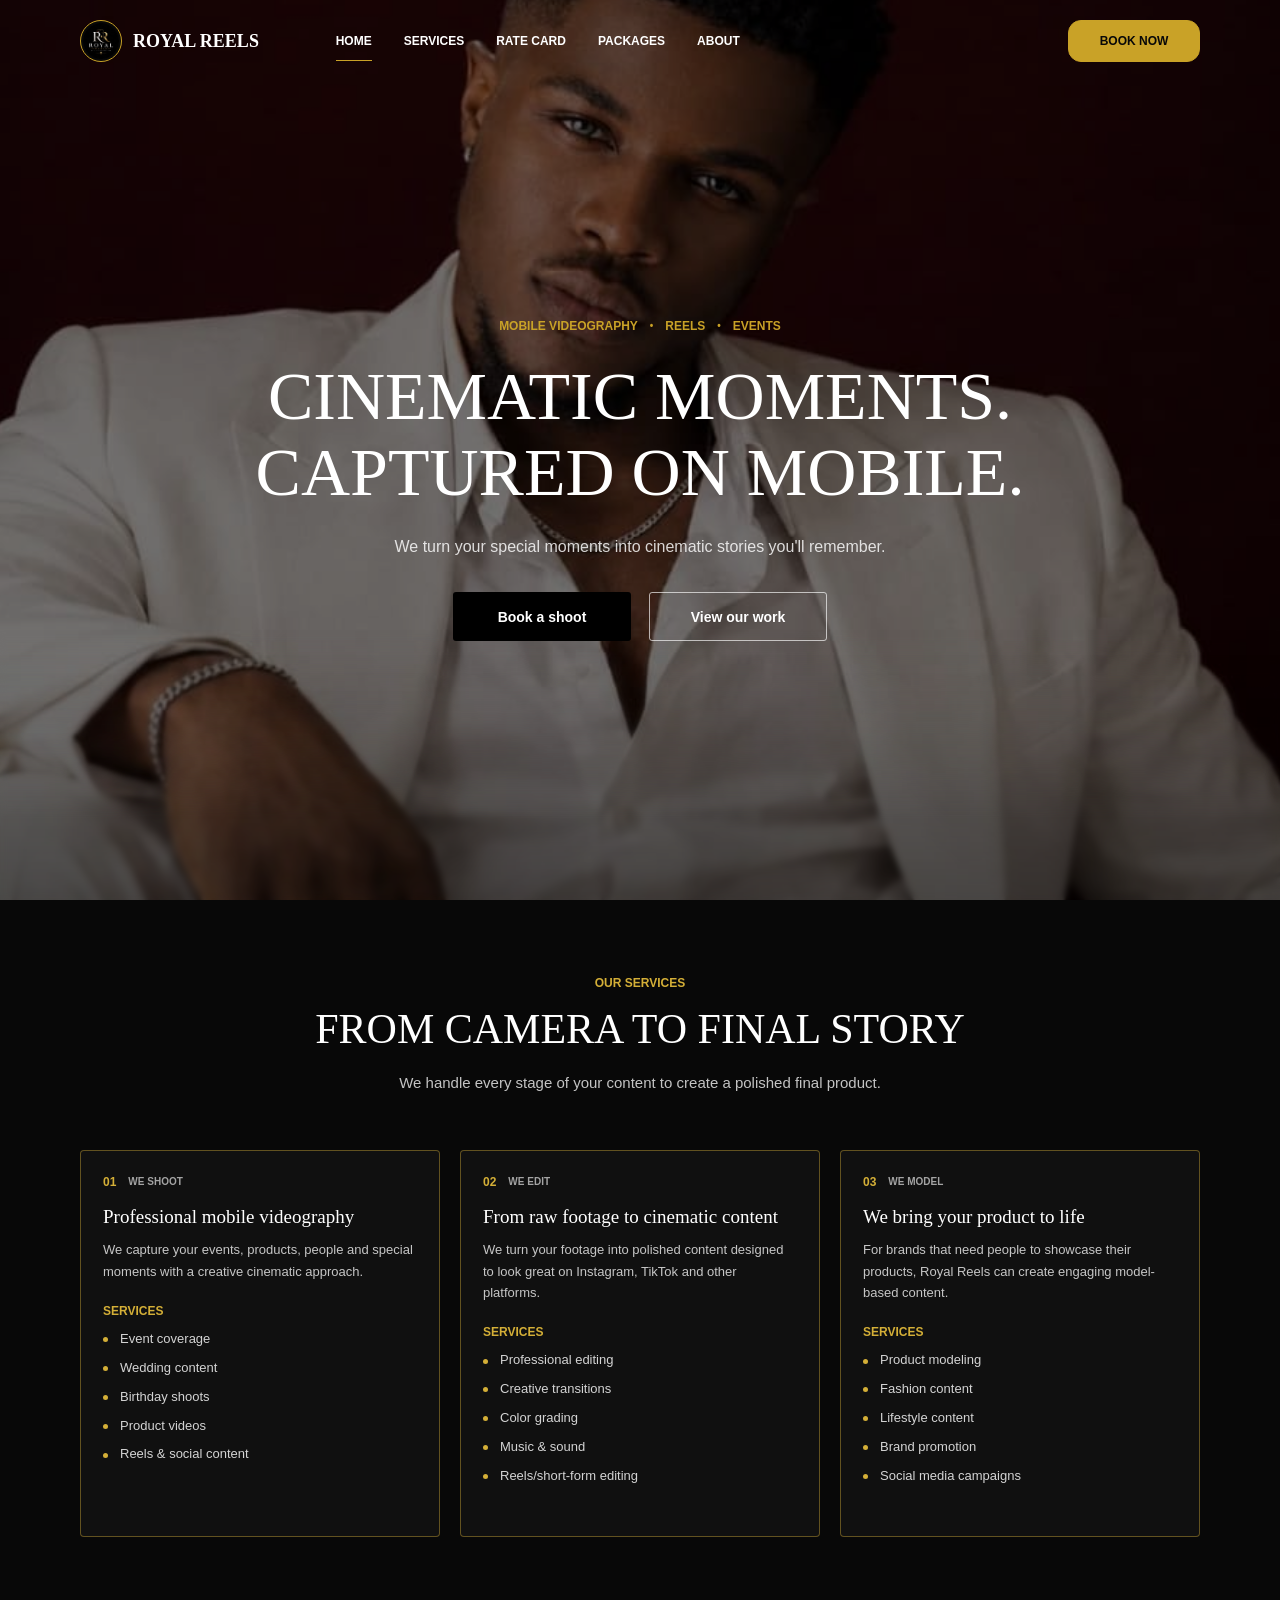
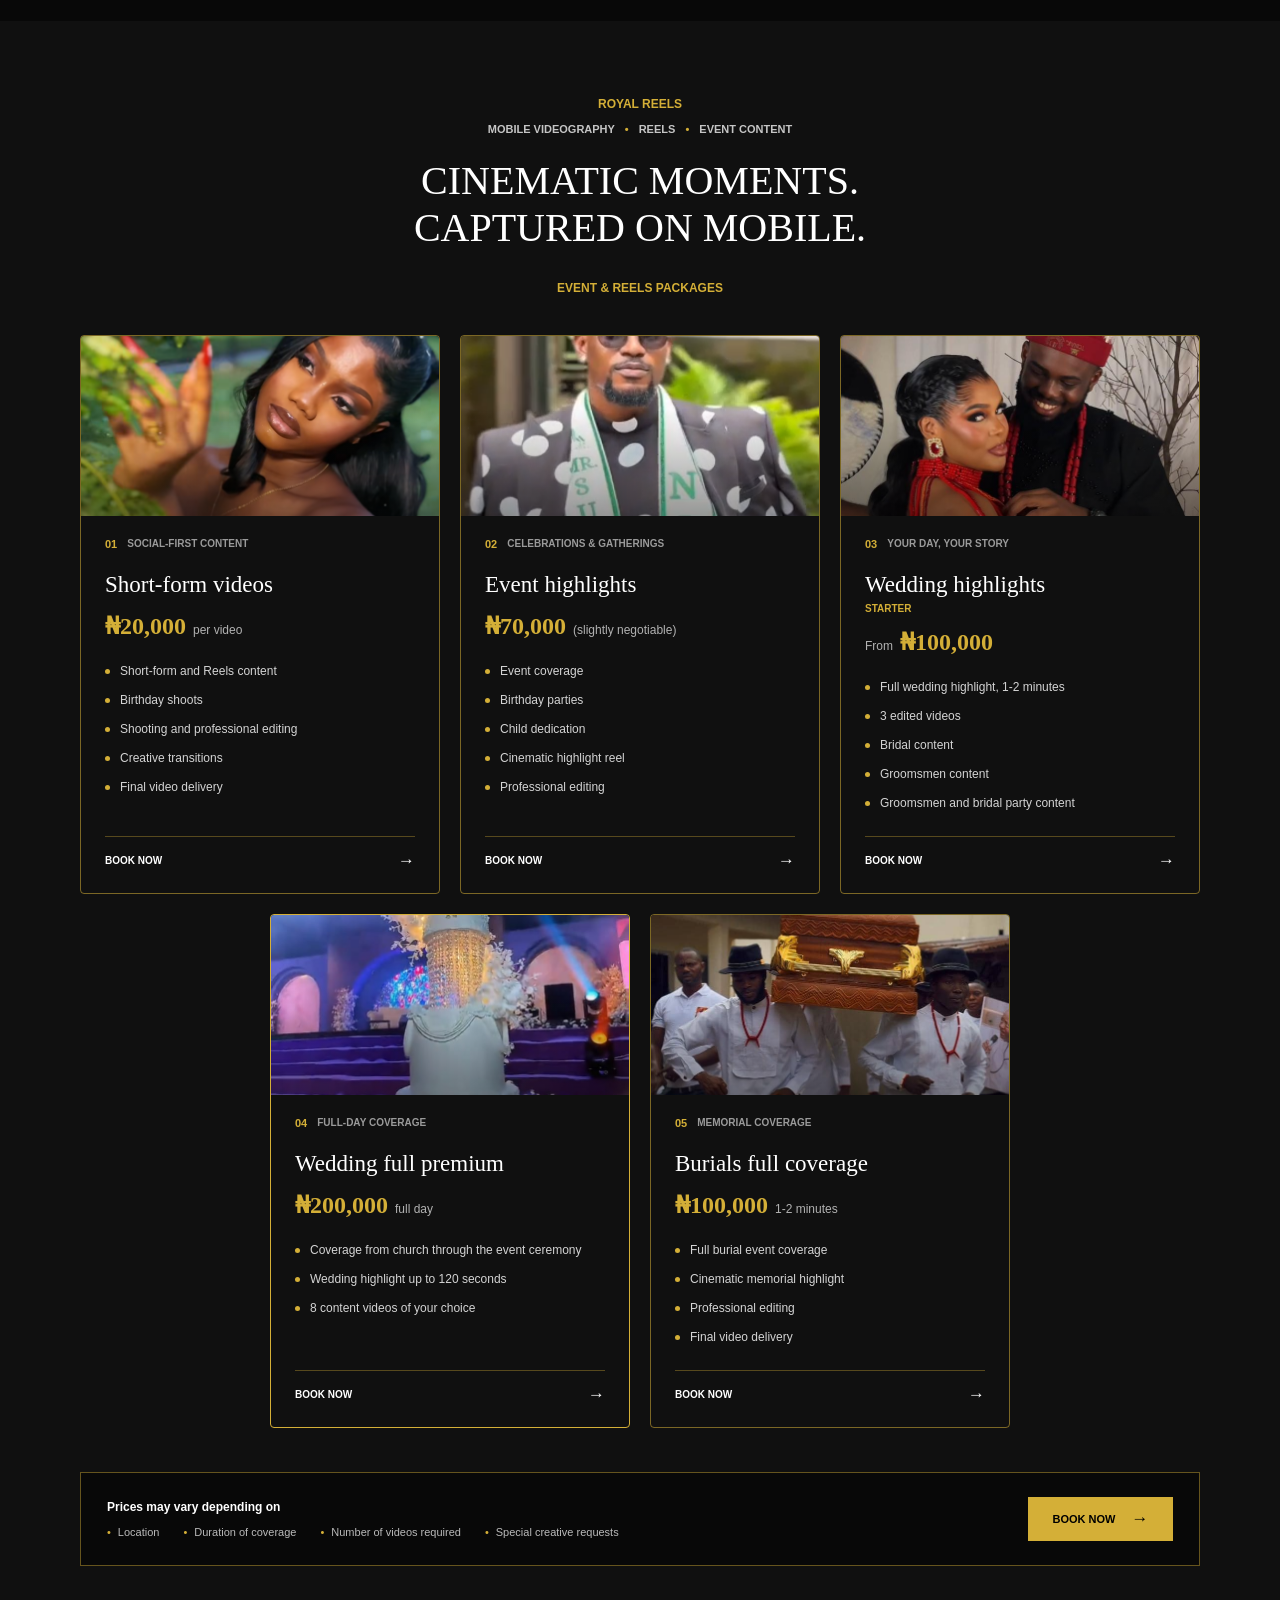
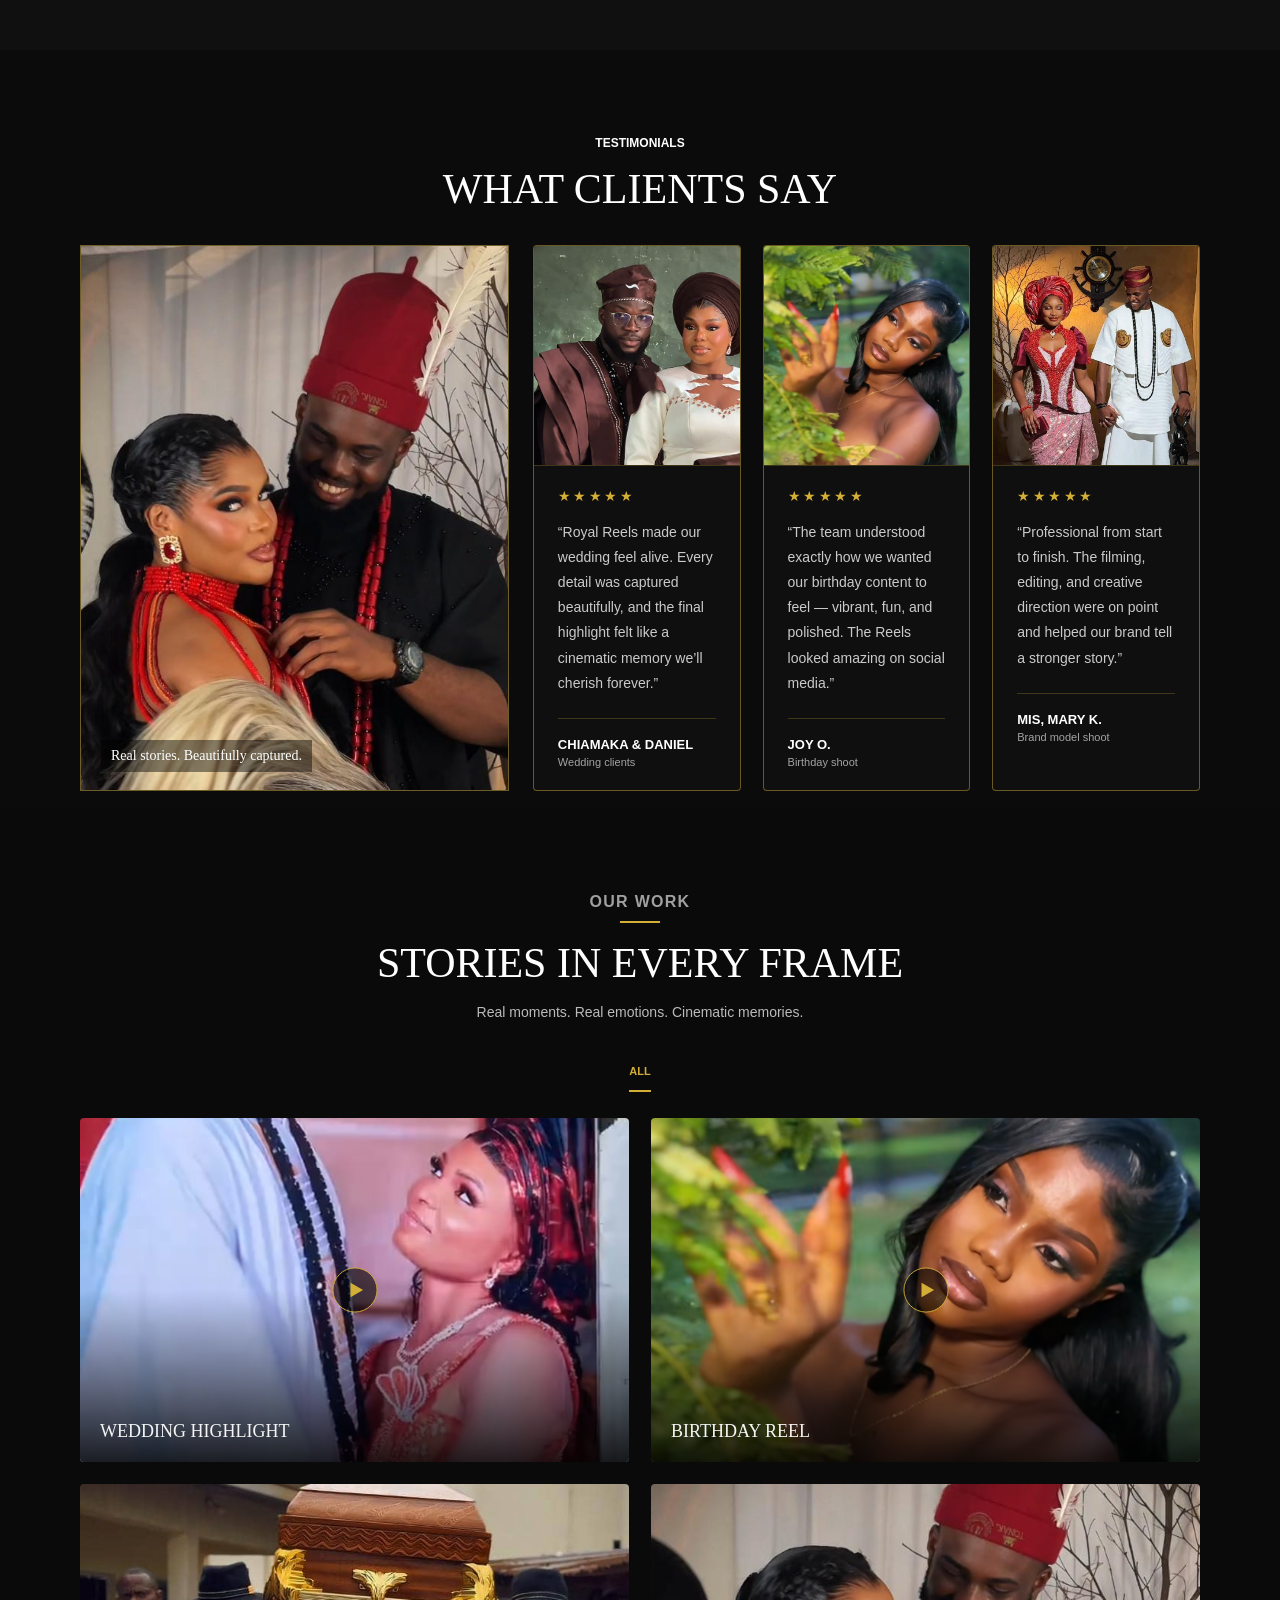
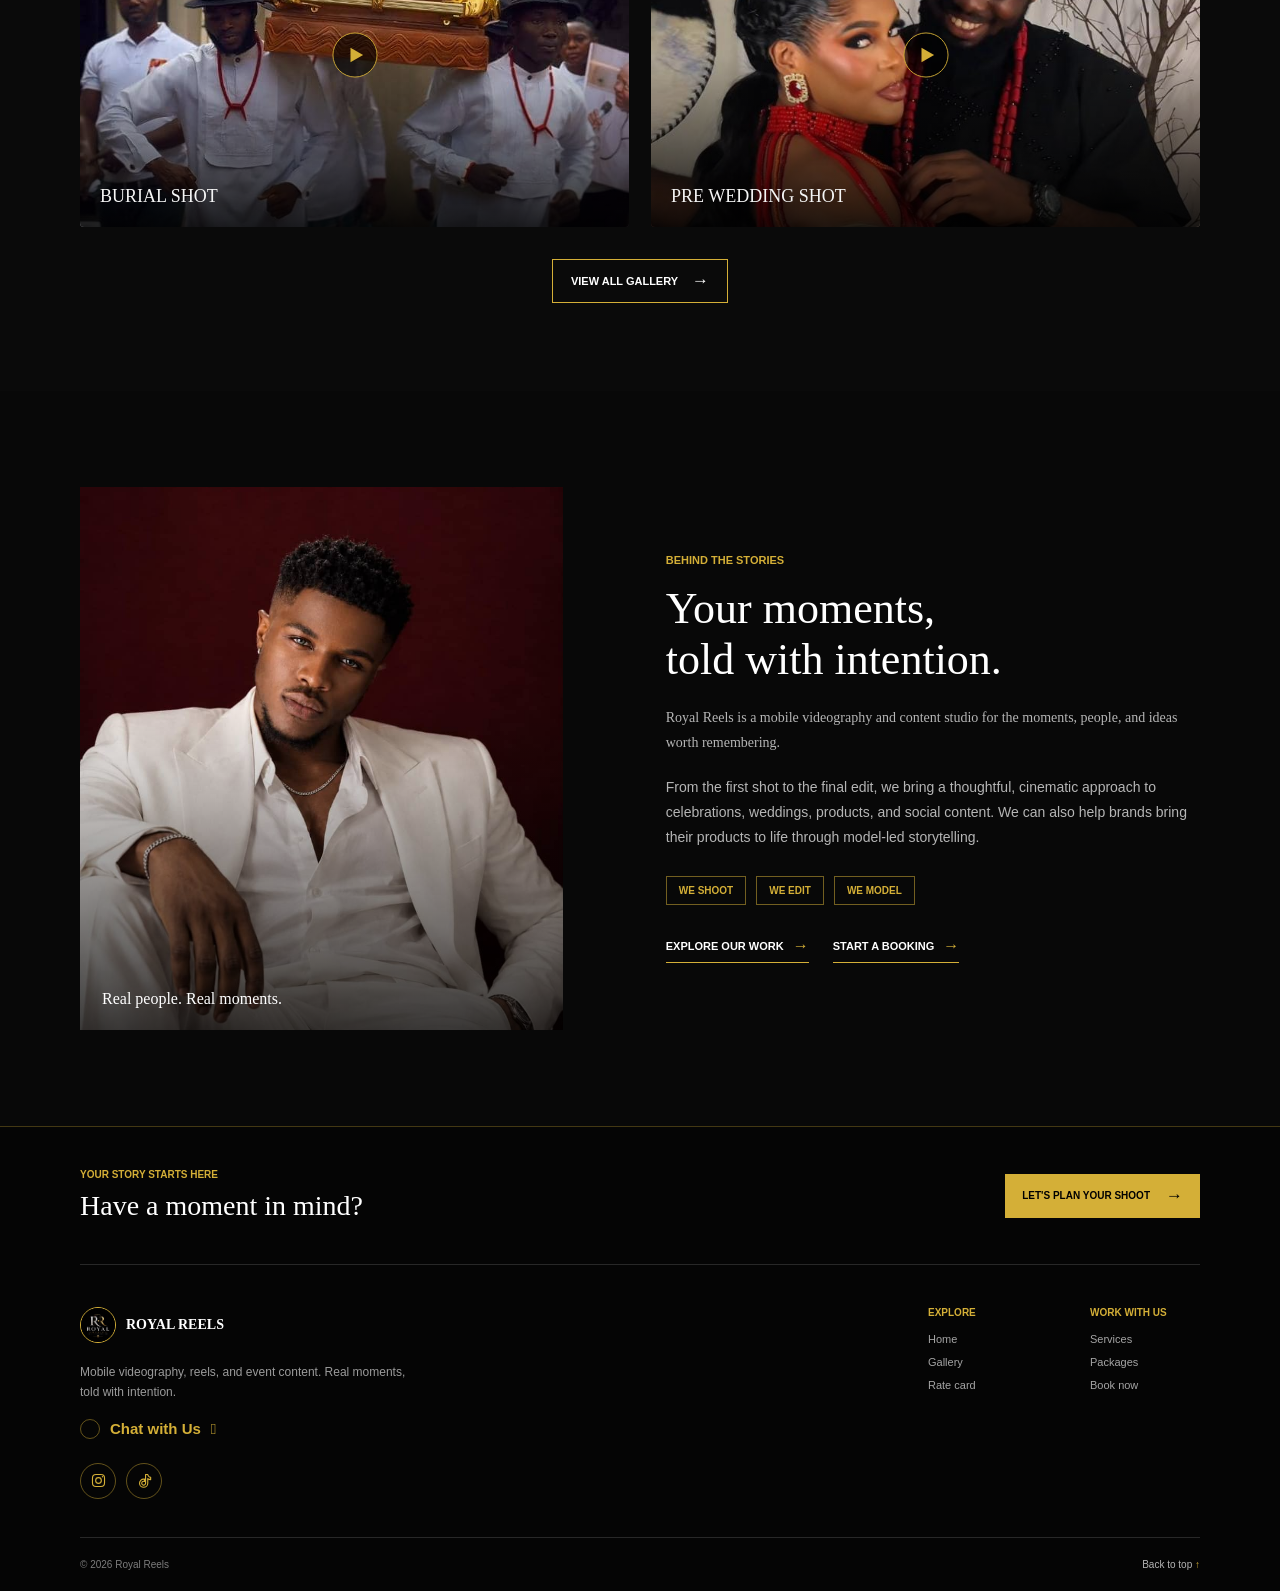
==== commit 64081b6b: "update website" ====
--- a/index.html
+++ b/index.html
@@ -36,6 +36,22 @@
             </div>
         </nav>
     </header>
+    <section class="hero" id="home" aria-labelledby="hero-title">
+        <video class="hero-video" muted loop playsinline preload="metadata" aria-hidden="true" tabindex="-1">
+            <source src="IMG_0598 (3).MOV" type="video/mp4">
+        </video>
+        <div class="hero-shade" aria-hidden="true"></div>
+        <div class="hero-content">
+            <p class="hero-eyebrow">Mobile videography <span aria-hidden="true">•</span> Reels <span
+                    aria-hidden="true">•</span> Events</p>
+            <h1 id="hero-title">Cinematic moments.<br>Captured on mobile.</h1>
+            <p class="hero-description">We turn your special moments into cinematic stories you'll remember.</p>
+            <div class="hero-actions">
+                <a class="hero-primary" href="Book-Now.html">Book a shoot</a>
+                <a class="hero-secondary" href="#gallery-title">View our work</a>
+            </div>
+        </div>
+    </section>
     <main id="home">
     <section class="services-section" id="services" aria-labelledby="services-title">
         <div class="services-intro">
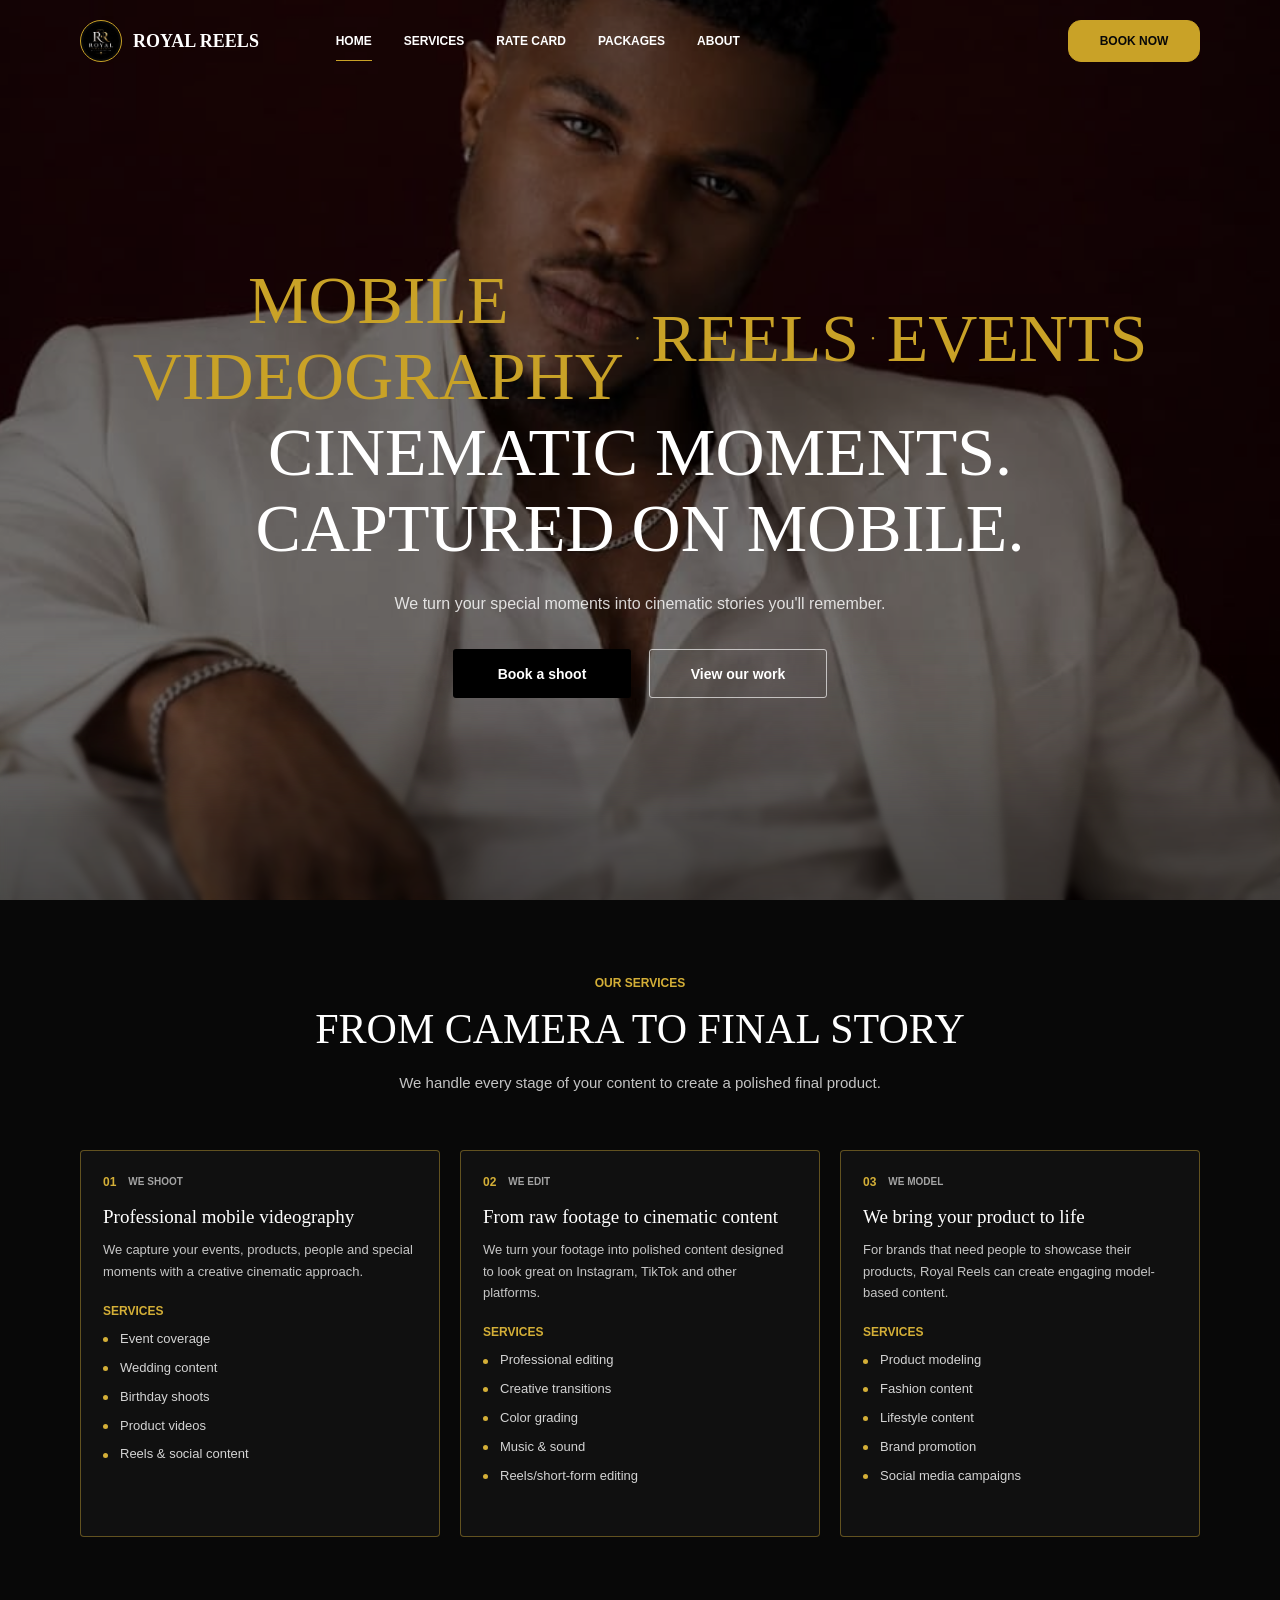
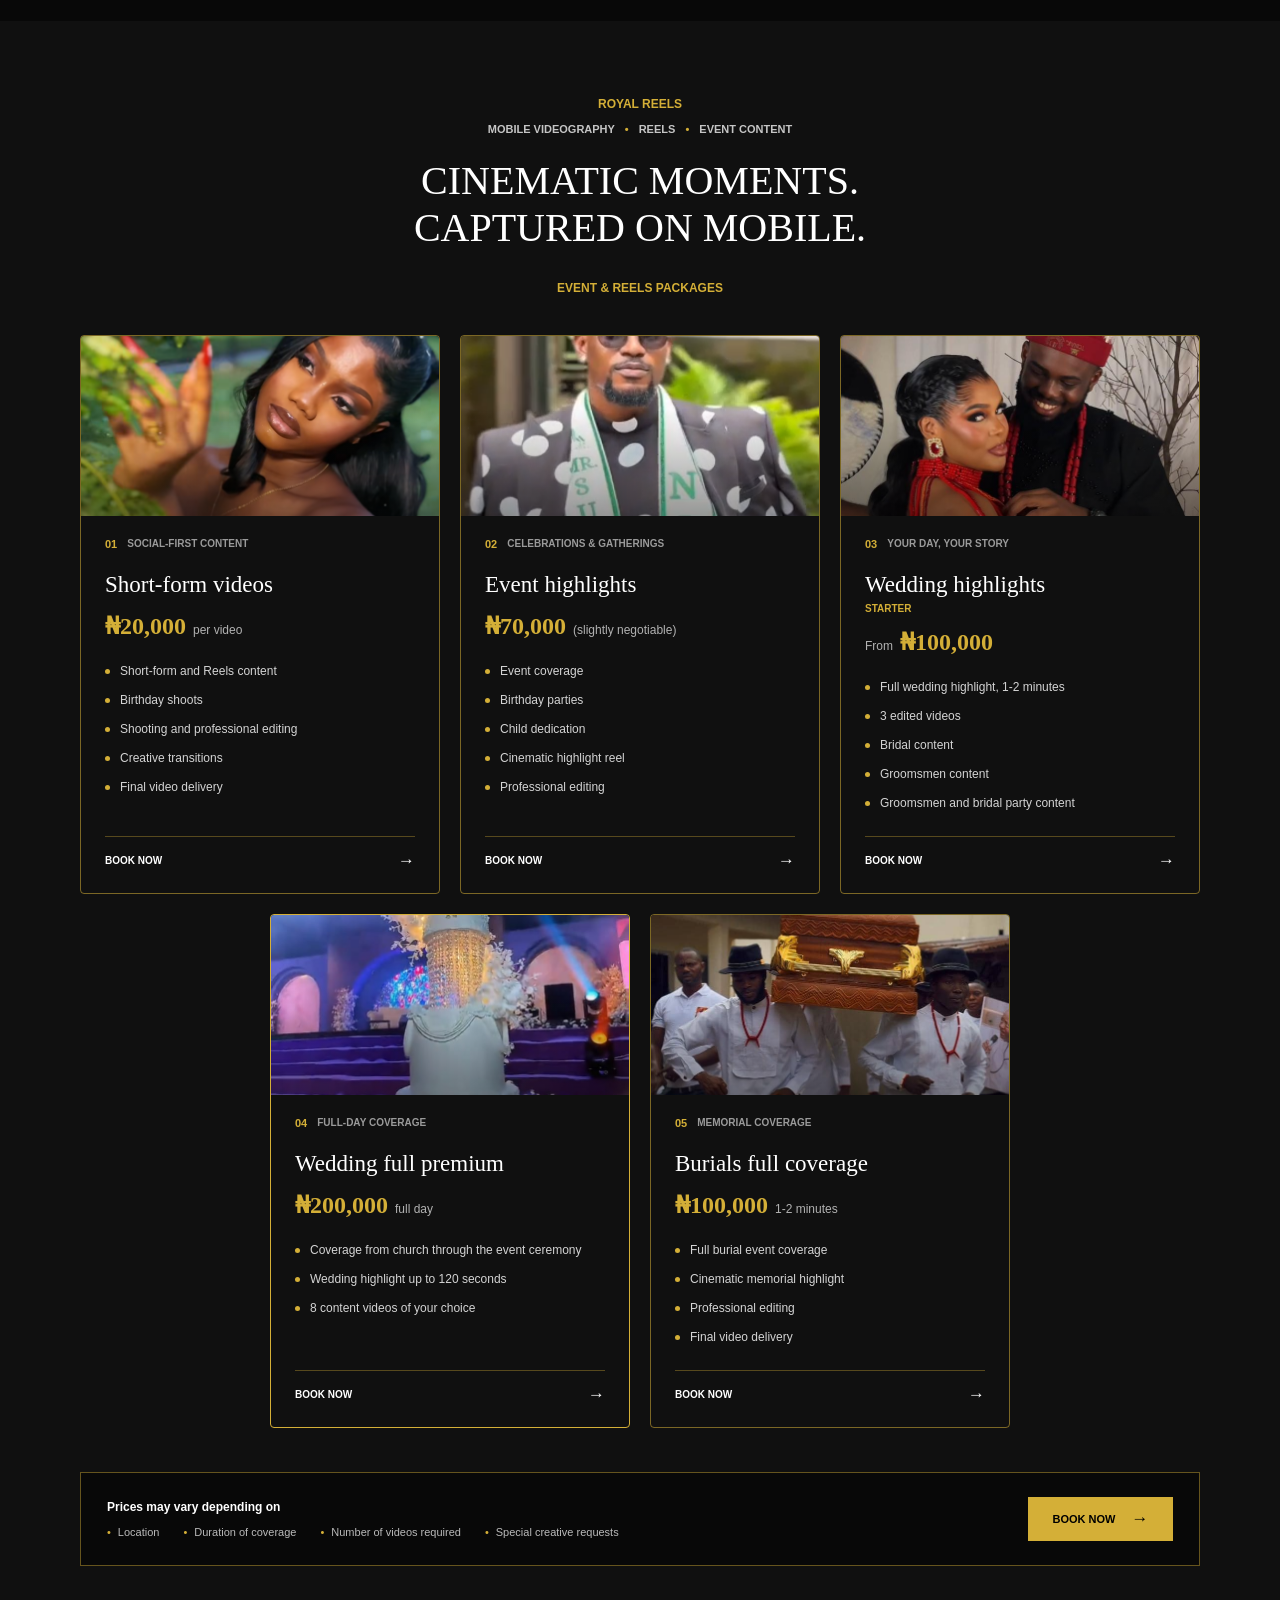
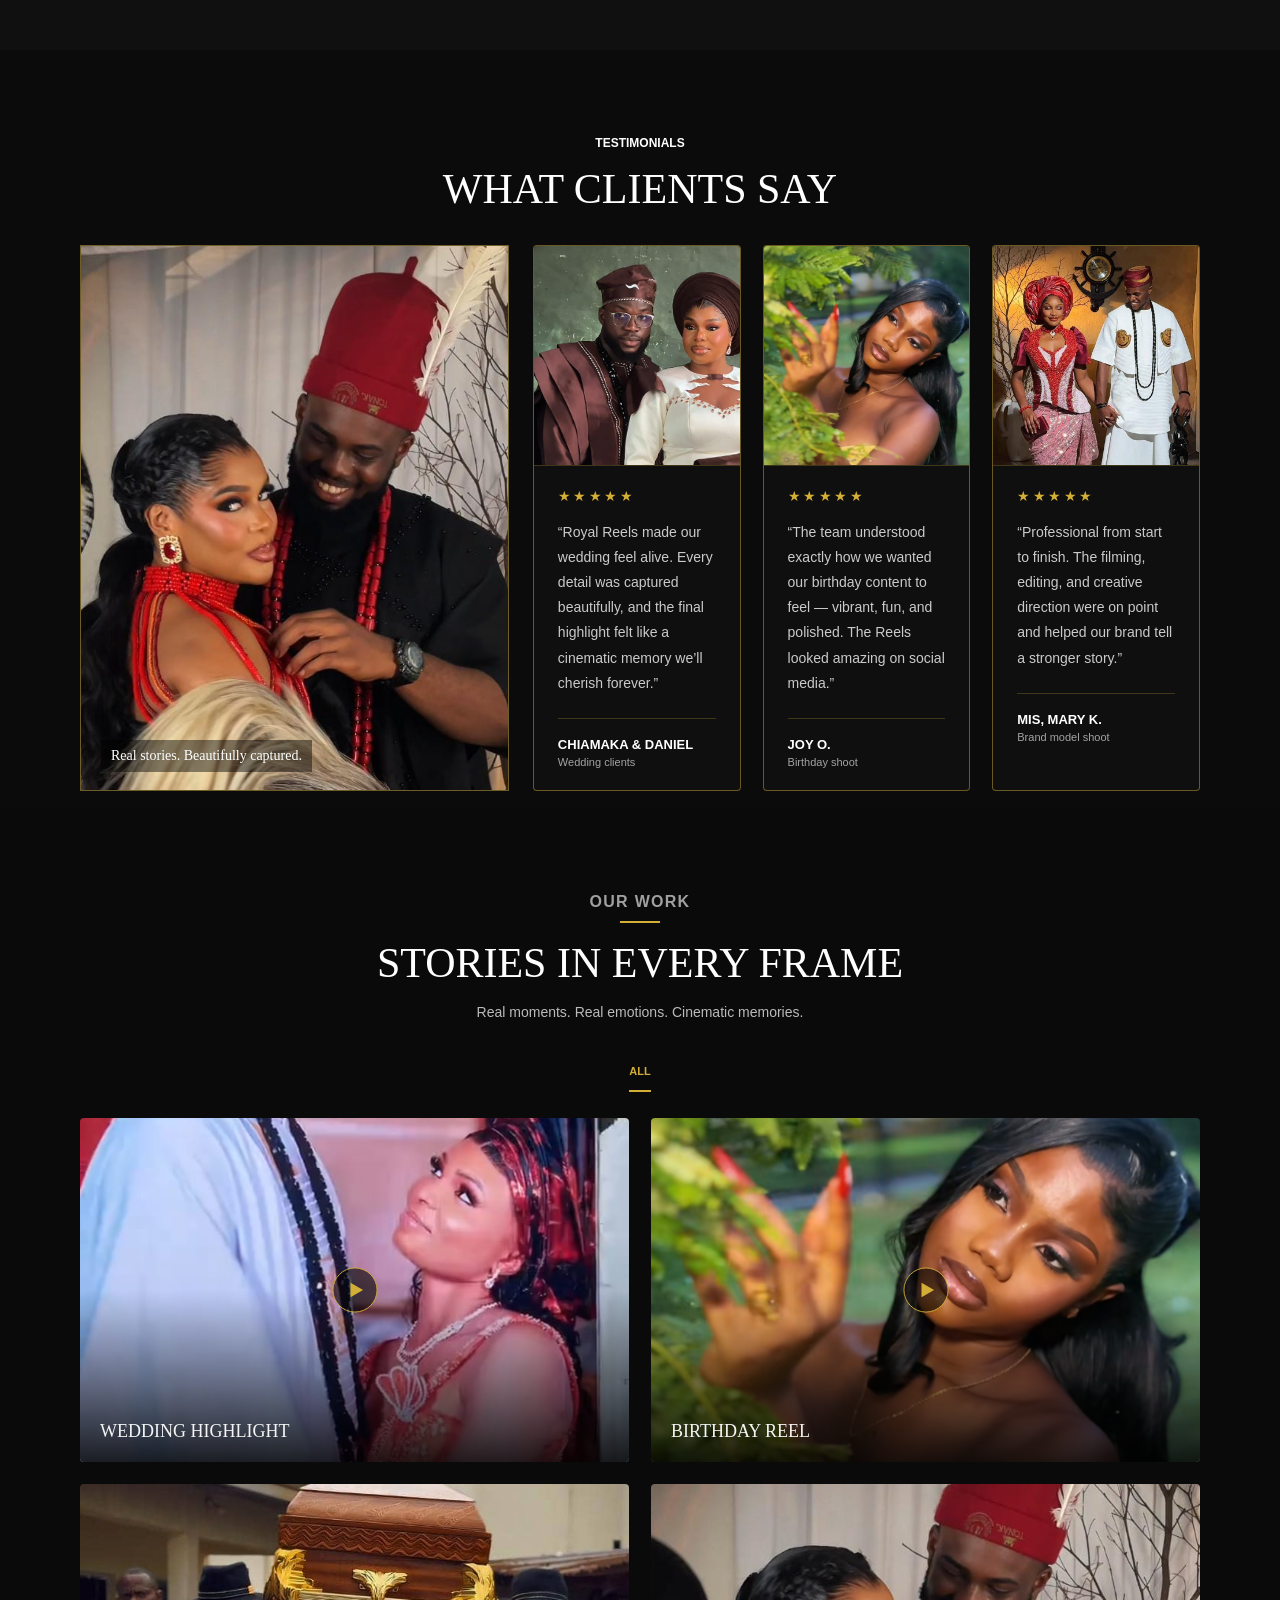
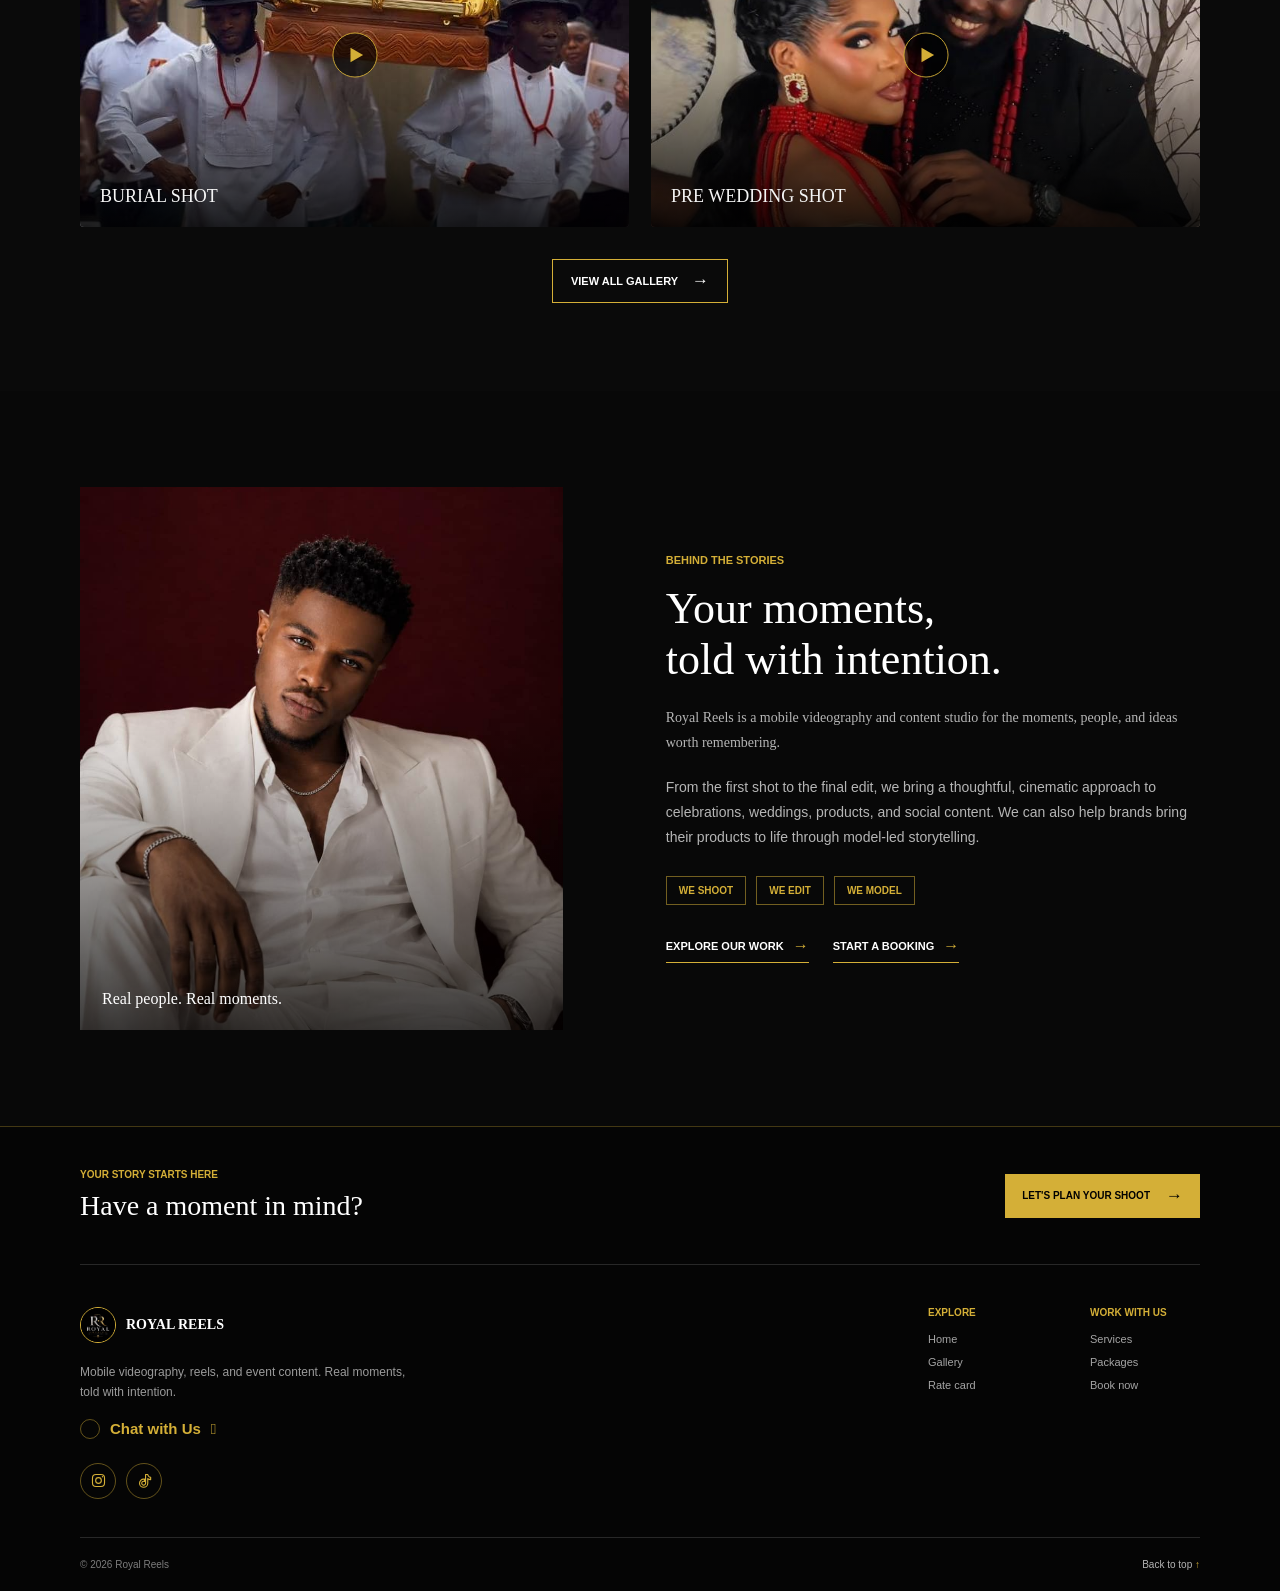
==== commit 643ff436: "update webite" ====
--- a/index.html
+++ b/index.html
@@ -2,10 +2,26 @@
 <html lang="en">
 <head>
     <meta charset="UTF-8">
+    <meta name="google-site-verification" content="MmvSP8ebUhd_MGlqjngHC0gLOe3N-2sj7I2-_2qV1fA" />
     <meta name="viewport" content="width=device-width, initial-scale=1.0">
-    <title>Royal Reels</title>
+    <title>Royal Reels | Mobile Videographer in Owerri</title>
+    
+    <meta name="description"
+        content="Looking for a mobile videographer in Owerri, Imo State? Discover Royal Reels for creative event videos, wedding highlights, birthday shoots and social media content." />
+    <meta name="robots" content="index, follow" />
+    <link rel="canonical" href="https://royalreels-pearl.vercel.app/" />
+    <meta property="og:site_name" content="Royal Reels" />
+    <meta property="og:title" content="Royal Reels | Mobile Videography in Owerri" />
+    <meta property="og:description" content="Explore Royal Reels video services and creative work in Owerri, Imo State." />
+    <meta property="og:url" content="https://royalreels-pearl.vercel.app/" />
+    <meta property="og:type" content="website" />
     <link rel="stylesheet" href="index.css">
+    <link rel="preconnect" href="https://fonts.googleapis.com">
     <link rel="stylesheet" href="https://cloudflare.com">
+    <link rel="stylesheet" href="about.html" />
+    <link rel="stylesheet" href="gallery.html" />
+    <link rel="stylesheet" href="rate-card.html" />
+    <link rel="stylesheet" href="Book-Now.html" />
 
 </head>
 <body>
@@ -42,8 +58,8 @@
         </video>
         <div class="hero-shade" aria-hidden="true"></div>
         <div class="hero-content">
-            <p class="hero-eyebrow">Mobile videography <span aria-hidden="true">•</span> Reels <span
-                    aria-hidden="true">•</span> Events</p>
+            <h1 class="hero-eyebrow">Mobile videography <span aria-hidden="true">•</span> Reels <span
+                    aria-hidden="true">•</span> Events</h1>
             <h1 id="hero-title">Cinematic moments.<br>Captured on mobile.</h1>
             <p class="hero-description">We turn your special moments into cinematic stories you'll remember.</p>
             <div class="hero-actions">
@@ -445,5 +461,29 @@
         </div>
     </footer>
     <script src="index.js"></script>
+    <script type="application/ld+json">
+    {
+      "@context": "https://schema.org",
+      "@type": "ProfessionalService",
+      "name": "Royal Reels",
+      "url": "https://royalreels-pearl.vercel.app/",
+      "description": "Mobile videography and creative video coverage in Owerri, Imo State, Nigeria.",
+      "areaServed": {
+        "@type": "City",
+        "name": "Owerri"
+      },
+      "address": {
+        "@type": "PostalAddress",
+        "addressLocality": "Owerri",
+        "addressRegion": "Imo State",
+        "addressCountry": "NG"
+      },
+      "knowsAbout": [
+        "Mobile videography",
+        "Event videography",
+        "Social media video production"
+      ]
+    }
+    </script>
 </body>
 </html>
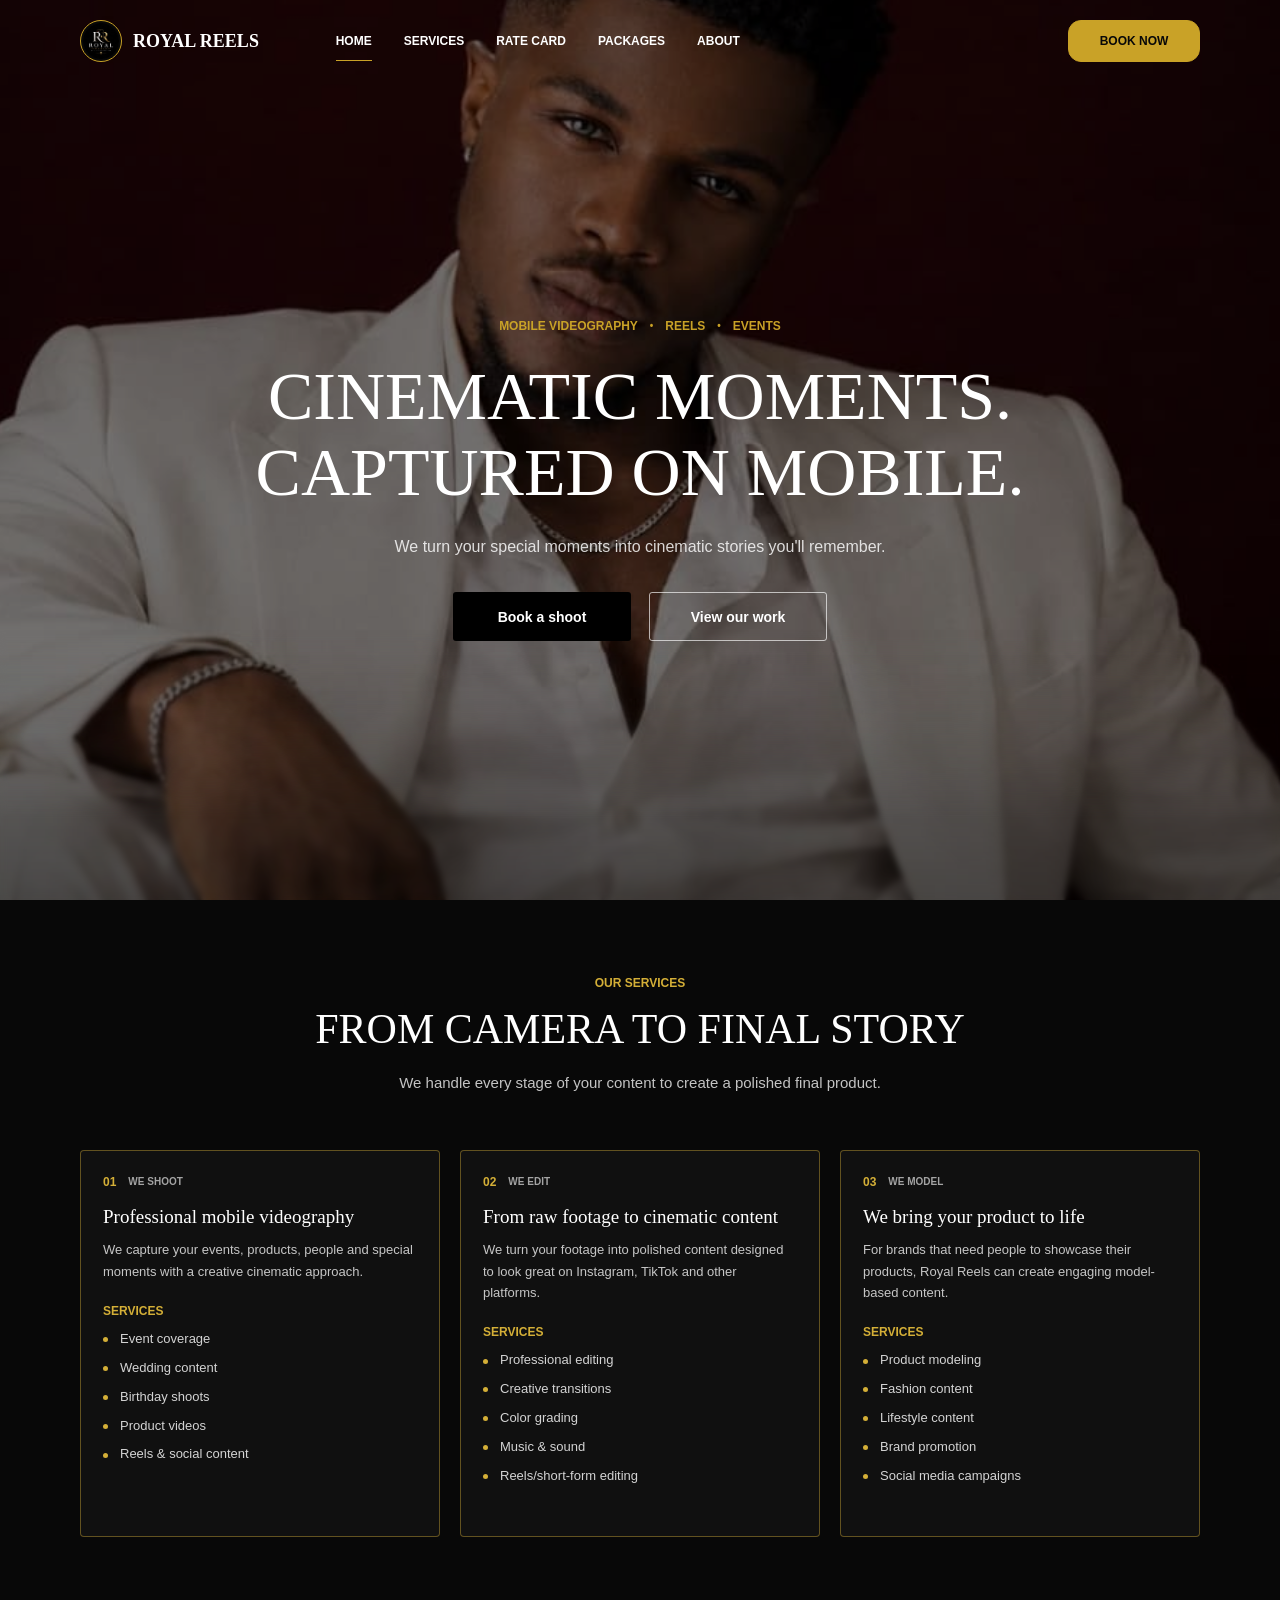
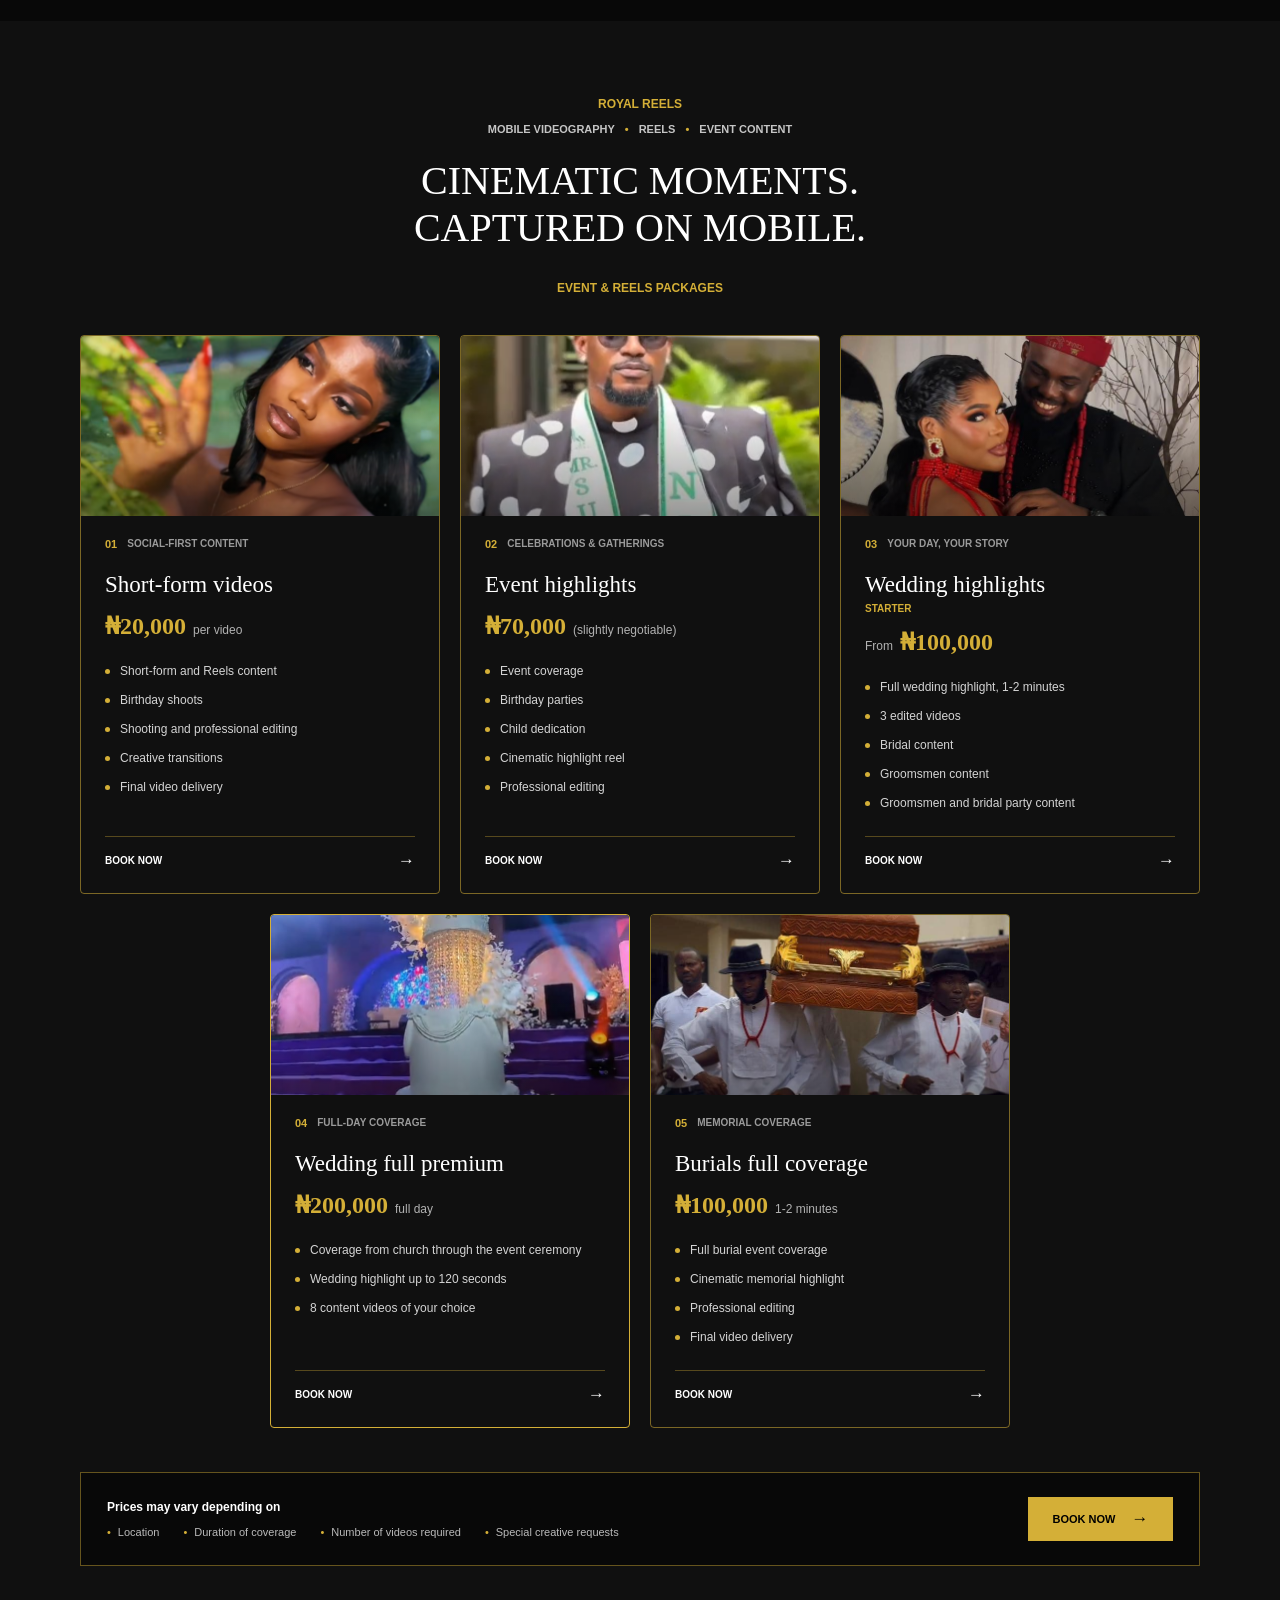
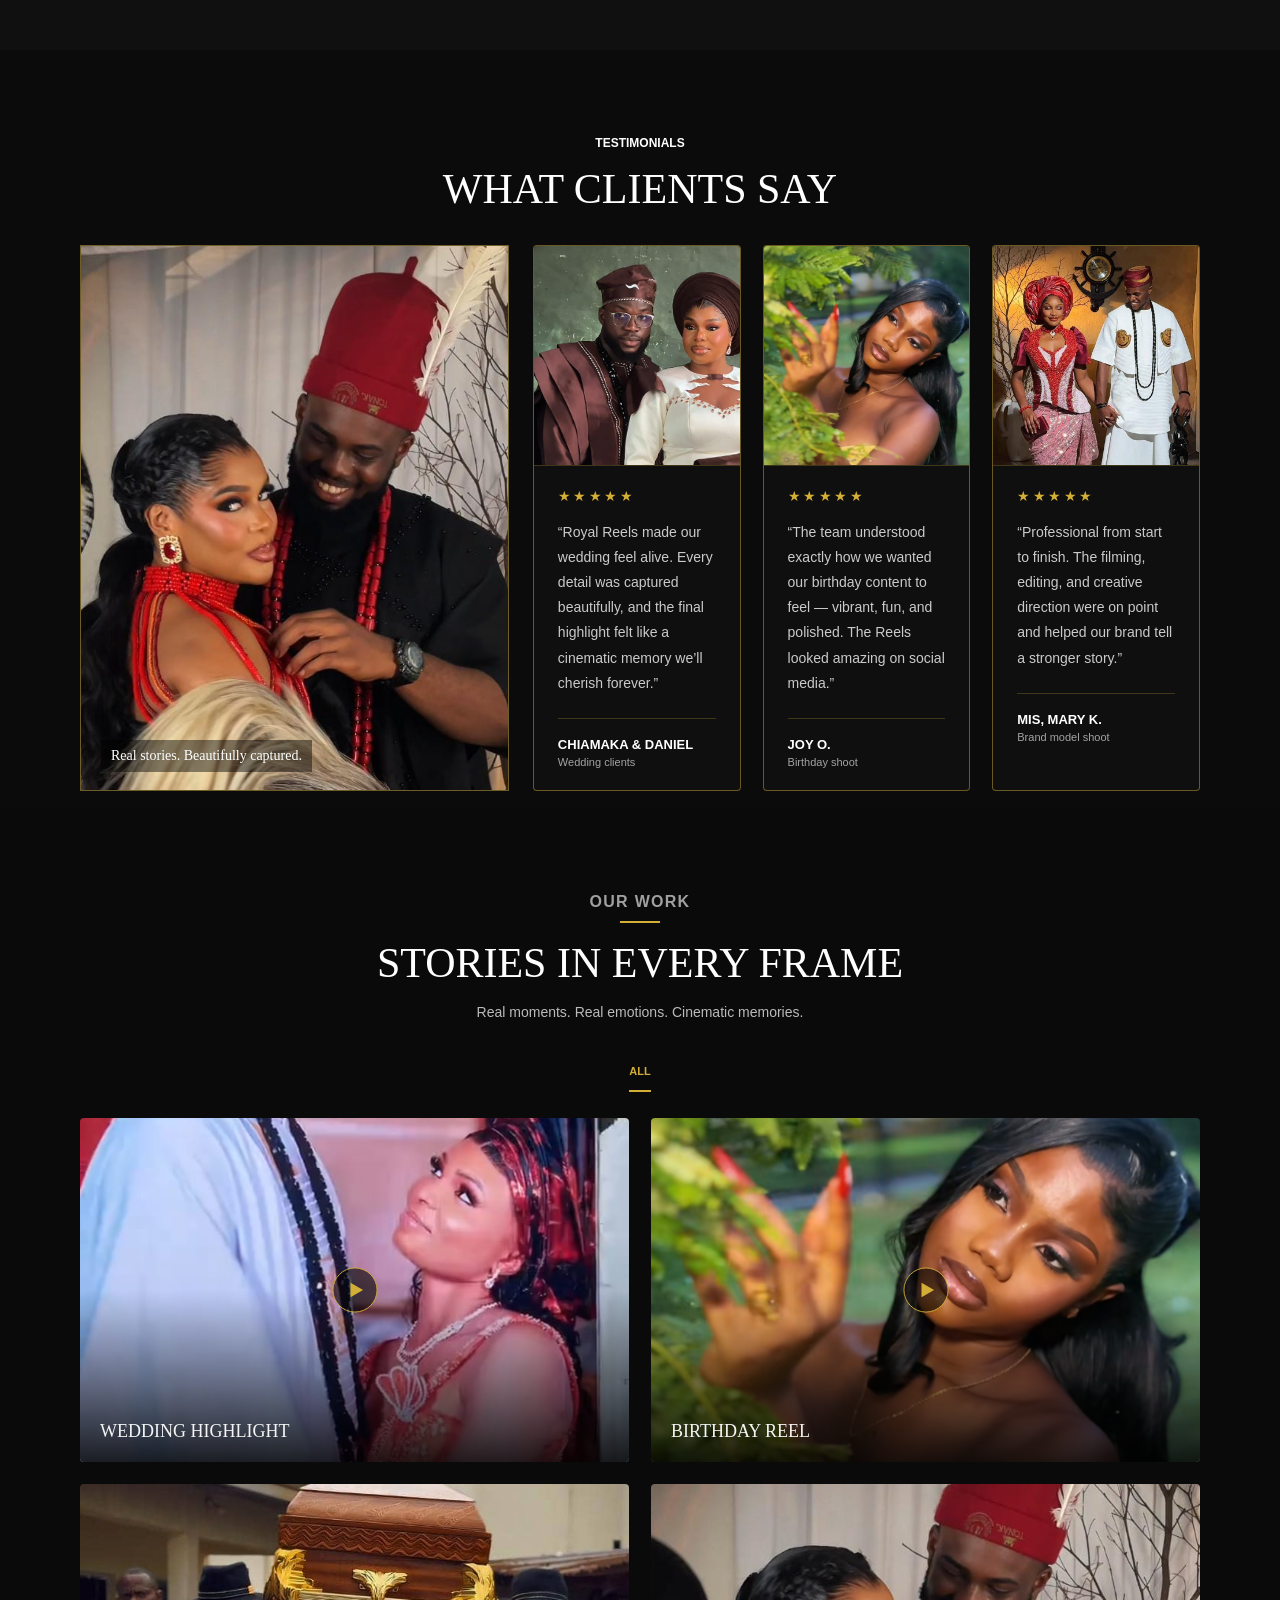
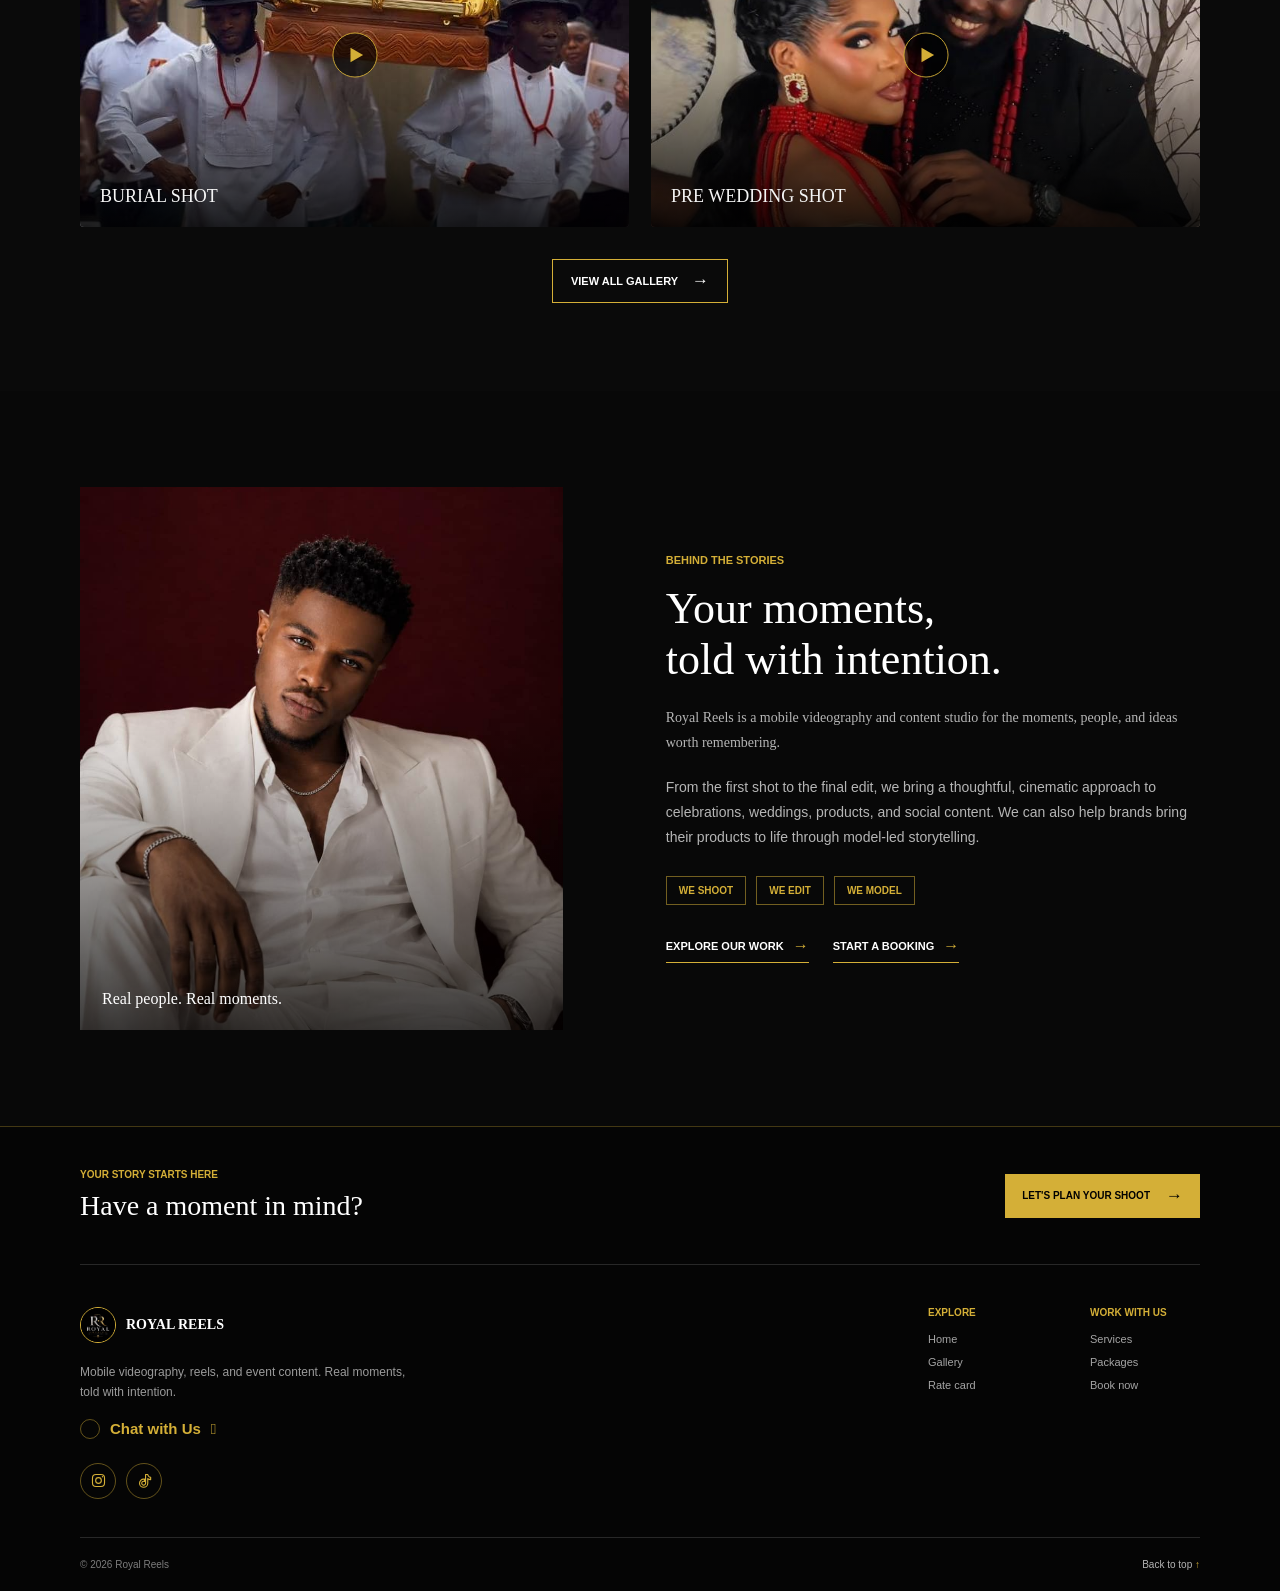
==== commit 6dc0972c: "Update HTML files and add SEO documentation and configuration files" ====
--- a/index.html
+++ b/index.html
@@ -5,23 +5,22 @@
     <meta name="google-site-verification" content="MmvSP8ebUhd_MGlqjngHC0gLOe3N-2sj7I2-_2qV1fA" />
     <meta name="viewport" content="width=device-width, initial-scale=1.0">
     <title>Royal Reels | Mobile Videographer in Owerri</title>
-    
     <meta name="description"
-        content="Looking for a mobile videographer in Owerri, Imo State? Discover Royal Reels for creative event videos, wedding highlights, birthday shoots and social media content." />
-    <meta name="robots" content="index, follow" />
+        content="Royal Reels offers mobile videography and creative video coverage in Owerri, Imo State. Explore our portfolio, discover our services, and enquire about your next shoot.">
+    <meta name="robots" content="index, follow">
     <link rel="canonical" href="https://royalreels-pearl.vercel.app/" />
+    <meta name="theme-color" content="#080808">
     <meta property="og:site_name" content="Royal Reels" />
-    <meta property="og:title" content="Royal Reels | Mobile Videography in Owerri" />
-    <meta property="og:description" content="Explore Royal Reels video services and creative work in Owerri, Imo State." />
+    <meta property="og:locale" content="en_NG">
+    <meta property="og:title" content="Royal Reels | Mobile Videographer in Owerri" />
+    <meta property="og:description" content="Royal Reels offers mobile videography and creative video coverage in Owerri, Imo State. Explore our portfolio, discover our services, and enquire about your next shoot." />
     <meta property="og:url" content="https://royalreels-pearl.vercel.app/" />
-    <meta property="og:type" content="website" />
+    <meta property="og:type" content="website">
+    <meta name="twitter:card" content="summary">
+    <meta name="twitter:title" content="Royal Reels | Mobile Videographer in Owerri">
+    <meta name="twitter:description" content="Royal Reels offers mobile videography and creative video coverage in Owerri, Imo State. Explore our portfolio, discover our services, and enquire about your next shoot.">
     <link rel="stylesheet" href="index.css">
     <link rel="preconnect" href="https://fonts.googleapis.com">
-    <link rel="stylesheet" href="https://cloudflare.com">
-    <link rel="stylesheet" href="about.html" />
-    <link rel="stylesheet" href="gallery.html" />
-    <link rel="stylesheet" href="rate-card.html" />
-    <link rel="stylesheet" href="Book-Now.html" />
 
 </head>
 <body>
@@ -58,8 +57,8 @@
         </video>
         <div class="hero-shade" aria-hidden="true"></div>
         <div class="hero-content">
-            <h1 class="hero-eyebrow">Mobile videography <span aria-hidden="true">•</span> Reels <span
-                    aria-hidden="true">•</span> Events</h1>
+            <p class="hero-eyebrow">Mobile videography <span aria-hidden="true">•</span> Reels <span
+                    aria-hidden="true">•</span> Events</p>
             <h1 id="hero-title">Cinematic moments.<br>Captured on mobile.</h1>
             <p class="hero-description">We turn your special moments into cinematic stories you'll remember.</p>
             <div class="hero-actions">
@@ -464,24 +463,48 @@
     <script type="application/ld+json">
     {
       "@context": "https://schema.org",
-      "@type": "ProfessionalService",
-      "name": "Royal Reels",
-      "url": "https://royalreels-pearl.vercel.app/",
-      "description": "Mobile videography and creative video coverage in Owerri, Imo State, Nigeria.",
-      "areaServed": {
-        "@type": "City",
-        "name": "Owerri"
-      },
-      "address": {
-        "@type": "PostalAddress",
-        "addressLocality": "Owerri",
-        "addressRegion": "Imo State",
-        "addressCountry": "NG"
-      },
-      "knowsAbout": [
-        "Mobile videography",
-        "Event videography",
-        "Social media video production"
+      "@graph": [
+        {
+          "@type": "WebSite",
+          "@id": "https://royalreels-pearl.vercel.app/#website",
+          "url": "https://royalreels-pearl.vercel.app/",
+          "name": "Royal Reels",
+          "inLanguage": "en-NG",
+          "publisher": {
+            "@id": "https://royalreels-pearl.vercel.app/#business"
+          }
+        },
+        {
+          "@type": "ProfessionalService",
+          "@id": "https://royalreels-pearl.vercel.app/#business",
+          "name": "Royal Reels",
+          "url": "https://royalreels-pearl.vercel.app/",
+          "image": "https://royalreels-pearl.vercel.app/images/logo.jpeg",
+          "description": "Royal Reels offers mobile videography and creative video coverage in Owerri, Imo State.",
+          "areaServed": {
+            "@type": "City",
+            "name": "Owerri",
+            "containedInPlace": {
+              "@type": "AdministrativeArea",
+              "name": "Imo State, Nigeria"
+            }
+          },
+          "address": {
+            "@type": "PostalAddress",
+            "addressLocality": "Owerri",
+            "addressRegion": "Imo State",
+            "addressCountry": "NG"
+          },
+          "sameAs": [
+            "https://www.instagram.com/officialroyal_reels/",
+            "https://www.tiktok.com/@the_mobilevideographer"
+          ],
+          "knowsAbout": [
+            "Mobile videography",
+            "Event videography",
+            "Social media video production"
+          ]
+        }
       ]
     }
     </script>
